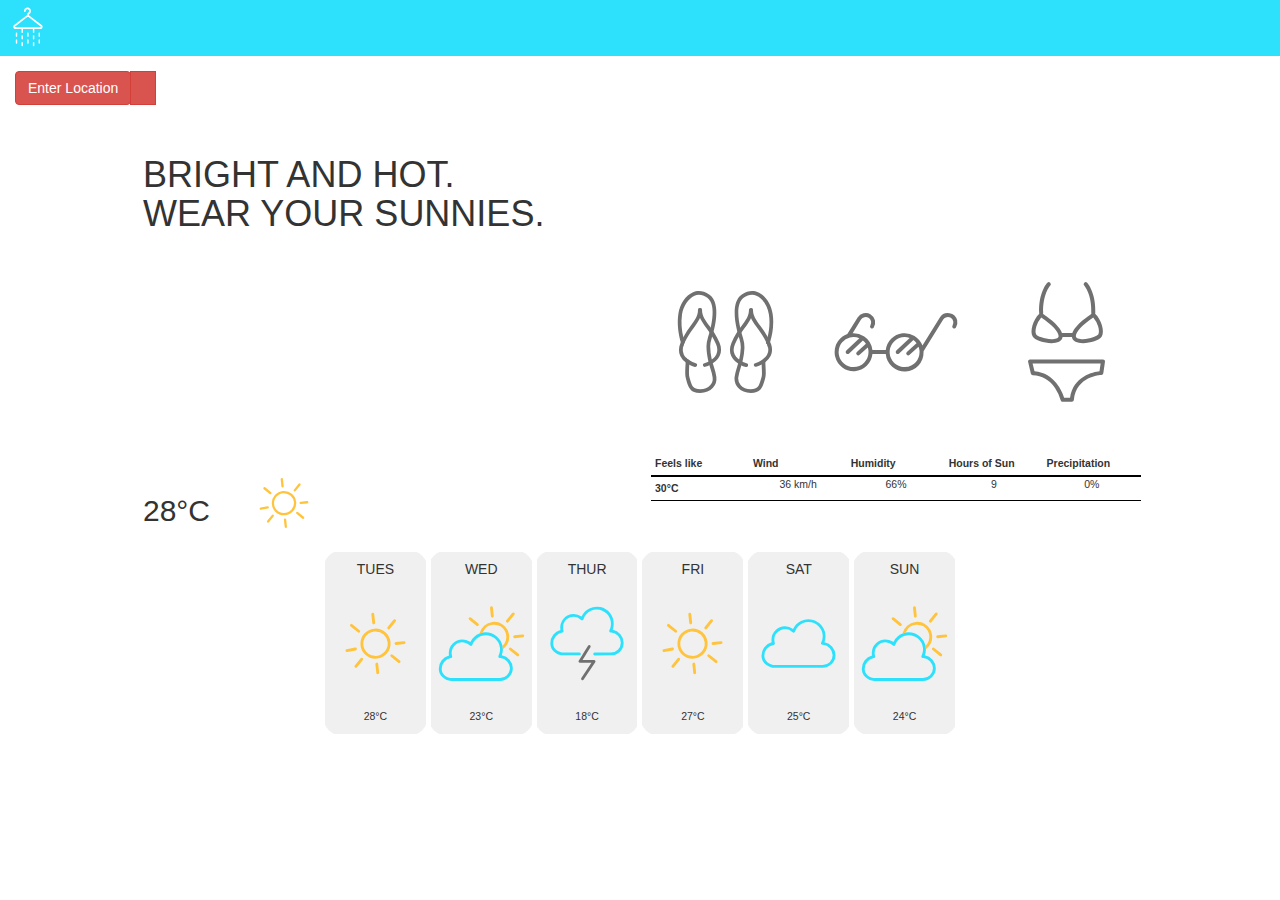
==== index.html @ 381fa2dc "Merge branch 'master' into center-main" ====
<!DOCTYPE html>
<html lang="en-ca">
<head>
  <meta charset="utf-8">
  <meta http-equiv="X-UA-Compatible" content="IE=edge">
  <meta name="viewport" content="width=device-width,initial-scale=1">
  <title>WEARTHER · What to wear, based on the weather</title>
  <meta name="viewport" content="width=device-width,initial-scale=1">
  <meta name="description" content="WEARTHER showing the weather for Sydney, Australia.">
  <!--Bootstrap link-->
  <link href="js/bootstrap-3.3.7-dist/css/bootstrap.min.css" rel="stylesheet">
  <link href="css/modules.css" rel="stylesheet">
  <link href="css/grid.css" rel="stylesheet">
  <link href="css/type.css" rel="stylesheet">
  <link href="css/main.css" rel="stylesheet">
  <link href="https://fonts.googleapis.com/css?family=Roboto:300,400" rel="stylesheet">
  <meta property="og:type" content="website">
  <meta property="og:locale" content="en_CA">
  <meta property="og:title" content="WEARTHER · What to wear, based on the weather">
  <meta property="og:site_name" content="WEARTHER">
  <meta property="og:description" content="WEARTHER showing the weather for Sydney, Australia.">
</head>
<body>
  <!--jQuery link-->
  <script src="https://ajax.googleapis.com/ajax/libs/jquery/1.12.4/jquery.min.js" type="text/javascript"></script>
   <!--Bootstrap link-->
  <script src="js/bootstrap-3.3.7-dist/css/popper.min.js" type="text/javascript"></script>
  <script src="js/bootstrap-3.3.7-dist/js/bootstrap.min.js" type="text/javascript"></script>
  <!--Dropdown Link-->
  <script src="js/bootstrap-3.3.7-dist/js/bootstrap-dropdown.js" type="text/javascript"></script>

  <link href="js/bootstrap-3.3.7-dist/css/bootstrap.min.css" rel="stylesheet">
  <header class="header grid grid-middle">
    <div class="unit xs-1 island-1-4 l-1-4">
      <a href="index.html"
        <i class="icon i-48">
          <img src="images/white-logo-icon.svg" alt="">
        </i>
      </a>
    <div>
  </header>
      
  <div class="grid grid middle island">
    <div class="btn-group unit xs-1">
      <button type="button" class="btn btn-danger dropdown-toggle" data-toggle="dropdown" aria-haspopup="true" aria-expanded="false">Enter Location</button>
      <button type="button" class="btn btn-danger dropdown-toggle-split">
      <span class="sr-only">Enter Location</span>
      <img src="images/heart.svg" class="image-flex">
      </button>
      <div class="dropdown-menu">
        <a class="dropdown-item island-1-2" href="#">VANCOUVER, BC, CANADA<br></a>
        <a class="dropdown-item island-1-2" href="ottawa.html">OTTAWA, ON, CANADA<br></a>
        <div class="dropdown-divider"></div>
        <a class="dropdown-item island-1-2" href="#">CHICAGO, IL, UNITED STATES<br></a>
      </div>
    </div>
  </div>

 <div class="center-block">
  <main class="grid">
      <div class="unit xs-1 s-1 m-1 l-1-2 pad-t gutter">
        <h1>BRIGHT AND HOT.<br>WEAR YOUR SUNNIES.</h1>
      </div>

      <div class="unit xs-1 s-1 m-1 l-1-2 unit-xs-content-center-horizontal unit-s-content-center-horizontal unit-m-content-center-horizontal">
        <div class="grid">
          <!--Images for xs-->
          <img src="images/flip-flops.svg" class="unit xs-1-3 s-0 icon i-96 push">
          <img src="images/glasses.svg" class="unit xs-1-3 s-0 icon i-96 push">
          <img src="images/bikini.svg" class="unit xs-1-3 s-0 icon i-96 push">
          <!--Images for s-->
          <img src="images/flip-flops.svg" class="unit xs-0 s-1-3 m-0 icon i-128 push">
          <img src="images/glasses.svg" class="unit xs-0 s-1-3 m-0 icon i-128 push">
          <img src="images/bikini.svg" class="unit xs-0 s-1-3 m-0 icon i-128 push">
          <!--Images for m and up-->
          <img src="images/flip-flops.svg" class="unit xs-0 m-1-3 icon i-192 icon-large">
          <img src="images/glasses.svg" class="unit xs-0 m-1-3 icon i-192 icon-large">
          <img src="images/bikini.svg" class="unit xs-0 m-1-3 icon i-192 icon-large">
        </div>
      </div>

<!--Start of Current Temp-->
      <div class="unit xs-1 s-1 m-1 l-1-2 gutter container-ct">
        <h2 class="push-0 inline-block">28°C</h2>
        <img src="images/sun.svg" class="inline-block current-temp-icon"/>
      </div>
<!--End of Current Temp-->

<!--Start of Forecast Table-->
      <div class="unit xs-1 s-1 m-1 l-1-2">
        <div class="island table-wrapper">
          <table class="push-0">
            <thead>
              <tr>
                <th class="feels" scope="col">Feels like</th>
                <th class="wind" scope="col">Wind</th>
                <th class="humidity" scope="col">Humidity</th>
                <th class="sun" scope="col">Hours of Sun</th>
                <th class="precip" scope="col">Precipitation</th>
              </tr>
            </thead>
            <tbody>
              <tr>
                <th scope="row">30°C</th>
                <td>36 km/h</td>
                <td>66%</td>
                <td>9</td>
                <td>0%</td>
              </tr>
            </tbody>
          </table>
        </div>
      </div>
<!--End of Forecast Table-->
    </main>
  </div>

<!--Start of Week's Forecast-->
  <table cellpadding="5" class="weekly-forecast text-center">
    <tr>

      <td align="center" valign="center" class="weekly-cards">
        <h5 class="push-0 text-center long-h5">TUES</h5>
        <h5 class="short-h5 push-0 text-center">TUE</h5>
        <br />
        <img src="images/sun.svg" alt="" class="img-flex"/>
        <br />
        <p class="text-center">28°C</p>
      </td>

      <td align="center" valign="center" class="weekly-cards">
        <h5 class="push-0 text-center">WED</h5>
        <br />
        <img src="images/cloud-sun.svg" alt="" class="img-flex"/>
        <br />
        <p class="text-center">23°C</p>
      </td>

      <td align="center" valign="center" class="weekly-cards">
        <h5 class="push-0 text-center long-h5">THUR</h5>
        <h5 class="short-h5 push-0 text-center">THU</h5>
        <br />
        <img src="images/thunder.svg" alt="" class="img-flex"/>
        <br />
        <p class="text-center">18°C</p>
      </td>

      <td align="center" valign="center" class="weekly-cards">
        <h5 class="push-0 text-center">FRI</h5>
        <br />
        <img src="images/sun.svg" alt="" class="img-flex"/>
        <br />
        <p class="text-center">27°C</p>
      </td>

      <td align="center" valign="center" class="weekly-cards">
        <h5 class="push-0 text-center">SAT</h5>
        <br />
        <img src="images/cloud.svg" alt="" class="img-flex"/>
        <br />
        <p class="text-center">25°C</p>
      </td>

      <td align="center" valign="center" class="weekly-cards">
        <h5 class="push-0 text-center">SUN</h5>
        <br />
        <img src="images/cloud-sun.svg" alt="" class="img-flex"/>
        <br />
        <p class="text-center">24°C</p>
      </td>

    </tr>
  </table>
<!--End of Week's Forecast-->
</body>
</html>
---- css/modules.css ----
/*
 * Modulifier || Code released under the UNLICENSE
 * Code under other copyrights & licenses listed below.
 * https://modulifier.web-dev.tools/#responsive;images;list-group;embed;media-object;icons;hidden;positioning;nice-lists;forms;buttons;accessibility;print
 */

@-moz-viewport { width: device-width; scale: 1; }
@-ms-viewport { width: device-width; scale: 1; }
@-o-viewport { width: device-width; scale: 1; }
@-webkit-viewport { width: device-width; scale: 1; }
@viewport { width: device-width; scale: 1; }

html {
  box-sizing: border-box;
  -moz-text-size-adjust: 100%;
  -ms-text-size-adjust: 100%;
  -webkit-text-size-adjust: 100%;
  text-size-adjust: 100%;
}

*, *::before, *::after {
  box-sizing: inherit;
}

body {
  margin: 0;
}

article,
aside,
details,
figcaption,
figure,
footer,
header,
main,
menu,
nav,
section,
summary {
  display: block;
}

audio,
canvas,
progress,
video {
  display: inline-block;
  vertical-align: baseline;
}

template {
  display: none;
}

details {
  cursor: pointer;
}

audio:not([controls]) {
  display: none;
  height: 0;
}

a,
area,
button,
input,
label,
select,
textarea,
[tabindex] {
  -ms-touch-action: manipulation;
  touch-action: manipulation;
}

img {
  border: 0;
}

.img-flex,
.img-flex img {
  display: block;
  width: 100%;
}

svg {
  fill: currentColor;
}

svg:not(:root) {
  overflow: hidden;
}

svg.img-flex {
  width: 100%;
  height: 100%;
}

.image-replacement, .ir {
  overflow: hidden;
  direction: ltr;
  text-align: left;
  text-indent: 100%;
  white-space: nowrap;
}

.list-group, .list-group-inline, .list-group--inline {
  padding-left: 0;
  list-style-type: none;
}

.list-group > dd {
  margin-left: 0;
}

.list-group-inline::before,
.list-group-inline::after,
.list-group--inline::before,
.list-group--inline::after {
  content: "";
  display: table;
}

.list-group-inline::after,
.list-group--inline::after {
  clear: both;
}

.list-group-inline > li,
.list-group--inline > li {
  display: inline-block;
}

.list-group-inline > dt,
.list-group--inline > dt {
  clear: left;
  float: left;
  width: 11em;
}

.list-group-inline > dd,
.list-group--inline > dd {
  float: left;
  min-width: 12em;
}

.embed {
  margin-left: 0;
  margin-right: 0;
  overflow: hidden;
  position: relative;
  width: 100%;
}

.embed-1by1, .embed--1by1 {
  padding-top: 100%; /* Square */
}

.embed-4by3, .embed--4by3 {
  padding-top: 75%; /* Traditional TV/computer screens */
}

.embed-iso216, .embed--iso216 {
  padding-top: 70.92%; /* A-standard paper sizes */
}

.embed-3by2, .embed--3by2 {
  padding-top: 66.6%; /* Classic 35 mm film & most digital photos, landscape */
}

.embed-2by3, .embed--2by3 {
  padding-top: 150%; /* Classic 35 mm film & most digital photos, portrait */
}

.embed-golden, .embed--golden {
  padding-top: 61.8%; /* The Golden Ratio */
}

.embed-16by9, .embed--16by9 {
  padding-top: 56.25%; /* HD TV */
}

.embed-185by100, .embed--185by100 {
  padding-top: 54.05%; /* Common widescreen cinema */
}

.embed-24by10, .embed--24by10 {
  padding-top: 41.667%; /* Widescreen cinema: 2.4:1 */
}

.embed-3by1, .embed--3by1 {
  padding-top: 33.3333%; /* Panorama photos */
}

.embed-4by1, .embed--4by1 {
  padding-top: 25%; /* Polyvision */
}

.embed-5by1, .embed--5by1 {
  padding-top: 20%; /* Really wide... */
}

.embed-item, .embed__item {
  min-height: 100%;
  left: 0;
  position: absolute;
  top: 0;
  width: 100%;
}

.media {
  overflow: hidden;
}

.media-img, .media__img {
  float: left;
}

.media-img-reversed, .media__img--reversed {
  float: right;
}

.media-img-stacked, .media__img--stacked {
  float: none;
}

.media-body, .media__body {
  overflow: hidden;
  min-width: 12em; /* Slightly less than 200px, responsiveness built in */
}

.icon {
  display: inline-block;
  position: relative;
  background: transparent none no-repeat center center;
  background-size: contain;
  vertical-align: middle;
}

.i-16, .i--16 {
  height: 16px;
  width: 16px;
}

.i-18, .i--18 {
  height: 18px;
  width: 18px;
}

.i-20, .i--20 {
  height: 20px;
  width: 20px;
}

.i-24, .i--24 {
  height: 24px;
  width: 24px;
}

.i-32, .i--32 {
  height: 32px;
  width: 32px;
}

.i-48, .i--48 {
  height: 48px;
  width: 48px;
}

.i-64, .i--64 {
  height: 64px;
  width: 64px;
}

.i-96, .i--96 {
  height: 96px;
  width: 96px;
}

.i-128, .i--128 {
  height: 128px;
  width: 128px;
}

.i-192, .i--192 {
  height: 192px;
  width: 192px;
}

.i-256, .i--256 {
  height: 256px;
  width: 256px;
}

.icon img,
.icon svg {
  left: 0;
  height: 100%;
  position: absolute;
  top: 0;
  width: 100%;
  fill: currentColor;
}

.icon-label {
  vertical-align: middle;
}

.icon-link,
.icon-link:focus,
.icon-link:hover {
  text-decoration: none;
}

[hidden], .hidden {
  /* stylelint-disable declaration-no-important */
  display: none !important;
  visibility: hidden !important;
  /* stylelint-enable */
}

.visually-hidden {
  height: 1px;
  margin: -1px;
  overflow: hidden;
  padding: 0;
  position: absolute;
  width: 1px;
  border: 0;
  clip: rect(0 0 0 0);
  clip-path: inset(50%);
}

.visually-hidden.focusable:active, .visually-hidden.focusable:focus {
  height: auto;
  margin: 0;
  overflow: visible;
  position: static;
  width: auto;
  clip: auto;
  clip-path: none;
}

.invisible {
  visibility: hidden;
}

.chop,
.crop {
  overflow: hidden;
}

.truncate {
  max-width: 100%;
  overflow: hidden;
  width: 100%;
  text-overflow: ellipsis;
  white-space: nowrap;
}

.scrollable {
  max-width: 100%;
  overflow-x: auto;
  overflow-y: hidden;
  -webkit-overflow-scrolling: touch;
}

.clearfix::after {
  content: " ";
  display: block;
  clear: both;
}

.left {
  float: left;
}

.right {
  float: right;
}

.center-text,
.center-flow {
  text-align: center;
}

.center-block {
  margin-left: auto;
  margin-right: auto;
}

.no-auto-margins,
.not-centered {
  /* stylelint-disable declaration-no-important */
  margin-left: 0 !important;
  margin-right: 0 !important;
  /* stylelint-enable */
}

.center-content,
.center-content-vertical,
.center-contents,
.center-contents-vertical {
  display: -webkit-flex;
  display: -ms-flexbox;
  display: flex;
  -webkit-justify-content: center;
  -ms-flex-pack: center;
  justify-content: center;
  -webkit-align-items: center;
  -ms-flex-align: center;
  align-items: center;
  -webkit-align-content: center;
  -ms-flex-line-pack: center;
  align-content: center;
  -webkit-flex-direction: column wrap;
  -ms-flex-direction: column wrap;
  flex-flow: column wrap;
}

.center-content-start,
.center-content-vertical-start,
.center-contents-start,
.center-contents-vertical-start {
  display: -webkit-flex;
  display: -ms-flexbox;
  display: flex;
  -webkit-justify-content: center;
  -ms-flex-pack: center;
  justify-content: center;
  -webkit-flex-direction: column wrap;
  -ms-flex-direction: column wrap;
  flex-flow: column wrap;
}

.center-content-horizontal,
.center-contents-horizontal {
  display: -webkit-flex;
  display: -ms-flexbox;
  display: flex;
  -webkit-justify-content: center;
  -ms-flex-pack: center;
  justify-content: center;
  -webkit-align-items: center;
  -ms-flex-align: center;
  align-items: center;
  -webkit-align-content: center;
  -ms-flex-line-pack: center;
  align-content: center;
  -webkit-flex-direction: row wrap;
  -ms-flex-direction: row wrap;
  flex-flow: row wrap;
}

.inline {
  display: inline;
}

.block {
  display: block;
}

.inline-block, .ib {
  display: inline-block;
}

.valign-top {
  vertical-align: top;
}

.valign-bottom {
  vertical-align: bottom;
}

.valign-middle {
  vertical-align: middle;
}

.fixed {
  position: fixed;
}

.relative {
  position: relative;
}

[class*="pin-"],
.absolute {
  position: absolute;
}

.static {
  position: static;
}

.zindex-1 {
  z-index: 1;
}

.zindex-2 {
  z-index: 2;
}

.zindex-3 {
  z-index: 3;
}

.zindex-1000 {
  z-index: 1000;
}

.pin-top-left,
.pin-left-top,
.pin-tl,
.pin-lt {
  top: 0;
  left: 0;
}

.pin-top-right,
.pin-right-top,
.pin-tr,
.pin-rt {
  top: 0;
  right: 0;
}

.pin-bottom-left,
.pin-left-bottom,
.pin-bl,
.pin-lb {
  bottom: 0;
  left: 0;
}

.pin-bottom-right,
.pin-right-bottom,
.pin-br,
.pin-rb {
  bottom: 0;
  right: 0;
}

.pin-top-center,
.pin-center-top,
.pin-tc,
.pin-ct {
  left: 50%;
  top: 0;
  transform: translateX(-50%);
}

.pin-bottom-center,
.pin-center-bottom,
.pin-bc,
.pin-cb {
  bottom: 0;
  left: 50%;
  transform: translateX(-50%);
}

.pin-center-left,
.pin-left-center,
.pin-cl,
.pin-lc {
  left: 0;
  top: 50%;
  transform: translateY(-50%);
}

.pin-center-right,
.pin-right-center,
.pin-cr,
.pin-rc {
  right: 0;
  top: 50%;
  transform: translateY(-50%);
}

.pin-center, .pin-c {
  left: 50%;
  top: 50%;
  transform: translate(-50%, -50%);
}

.width-quarter, .w-1-4 {
  width: 25%;
}

.width-half, .w-1-2 {
  width: 50%;
}

.width-full, .w-1 {
  width: 100%;
}

.height-quarter, .h-1-4 {
  height: 25%;
}

.height-half, .h-1-2 {
  height: 50%;
}

.height-full, .h-1 {
  height: 100%;
}

.height-win-quarter, .h-w-1-4 {
  height: 25vh;
  max-height: 46em;
}

.height-win-half, .h-w-1-2 {
  height: 50vh;
  max-height: 46em;
}

.height-win-full, .h-w-1 {
  height: 100vh;
  max-height: 46em;
}

ul {
  list-style-type: none;
}

ul > li::before {
  content: "·";
  float: left;
  margin-left: -1.6em;
  width: 1.3em;
  text-align: right;
}

ol {
  counter-reset: ol-simple-numbers;
  list-style-type: none;
}

ol > li::before {
  float: left;
  margin-left: -1.6em;
  width: 1.3em;
  counter-increment: ol-simple-numbers;
  content: counter(ol-simple-numbers);
  text-align: right;
}

.list-group > li::before,
.list-group-inline > li::before,
.list-group--inline > li::before {
  content: none;
}

/* stylelint-disable no-descending-specificity */

/*
 * (c) Nicolas Gallagher and Jonathan Neal of Normalize.css || MIT License
 *     https://necolas.github.io/normalize.css/
 */

button,
input,
optgroup,
select,
textarea {
  color: inherit;
  font: inherit;
  margin: 0;
}

button,
input {
  overflow: visible;
}

button,
select {
  text-transform: none;
}

button,
html [type="button"],
[type="reset"],
[type="submit"] {
  -webkit-appearance: button;
  cursor: pointer;
}

button[disabled],
html input[disabled] {
  cursor: default;
}

button::-moz-focus-inner,
input::-moz-focus-inner {
  border: 0;
  padding: 0;
}

[type="checkbox"],
[type="radio"] {
  opacity: 0;
  position: absolute;
  height: 1px;
  width: 1px;
}

[type="number"]::-webkit-inner-spin-button,
[type="number"]::-webkit-outer-spin-button {
  height: auto;
}

[type="search"]::-webkit-search-cancel-button,
[type="search"]::-webkit-search-decoration {
  -webkit-appearance: none;
}

fieldset {
  padding-left: 0;
  padding-right: 0;

  border: 0;
  border-top: 2px solid #666;
}

legend {
  color: inherit;
  display: table;
  max-width: 100%;
  padding: 0 .3em 0 0;
  white-space: normal;

  border: 0;

  font-weight: bold;
}

optgroup {
  font-weight: bold;
}

::-webkit-input-placeholder {
  color: inherit;
  opacity: .54;
}

::-webkit-file-upload-button {
  -webkit-appearance: button;
  font: inherit;
}

/* End Normalize.css code */

label,
.label-block {
  display: block;
  cursor: pointer;
}

[type="checkbox"] + label,
[type="radio"] + label,
.label-inline {
  display: inline-block;
}

input:not([type]),
[type="text"],
[type="number"],
[type="search"],
[type="url"],
[type="email"],
[type="password"],
[type="tel"],
[type="datetime-local"],
[type="month"],
[type="week"],
[type="date"],
[type="time"],
[type="range"],
select,
textarea {
  -moz-appearance: none;
  -webkit-appearance: none;
  appearance: none;
}

input,
textarea {
  display: block;
  width: 100%;

  background-color: #fff;
  border: 2px solid #666;
  border-radius: 0;
}

label {
  vertical-align: middle;
}

textarea {
  max-width: 100%;
  min-height: 4em;
  overflow: auto;
}

[type="color"] {
  display: inline-block;
  width: 2em;
}

select {
  display: block;
  width: 100%;

  background-image: url("data:image/svg+xml,%3Csvg xmlns='http://www.w3.org/2000/svg' width='256' height='256' viewBox='0 0 256 256'%3E%3Cpath fill='none' stroke='%23000' stroke-miterlimit='10' stroke-width='70' d='M36.3 82.1l91.9 91.8 91.5-91.8'/%3E%3C/svg%3E");
  background-repeat: no-repeat;
  background-position: calc(100% - .4em) center;
  background-size: 18px auto;
  background-color: #fff;
  border: 2px solid #666;
  border-radius: 0;
}

[type="checkbox"] + label::before {
  content: " ";
  display: inline-block;
  height: 1.8em;
  margin-right: .3em;
  position: relative;
  vertical-align: middle;
  top: -.1em;
  width: 1.8em;

  background-color: #fff;
  background-size: cover;
  border: 2px solid #666;

  line-height: inherit;
}

[type="checkbox"]:checked + label::before {
  background-image: url("data:image/svg+xml,%3Csvg xmlns='http://www.w3.org/2000/svg' width='256' height='256' viewBox='0 0 256 256'%3E%3Cpath fill='none' stroke='%23000' stroke-miterlimit='10' stroke-width='50' d='M49.9 130.1l50.8 50.7L206.1 75.2'/%3E%3C/svg%3E");
}

[type="checkbox"]:focus + label::before {
  outline: 3px solid #000;
  z-index: 1000;
}

[type="radio"] + label::before {
  content: " ";
  display: inline-block;
  height: 1.8em;
  margin-right: .3em;
  position: relative;
  vertical-align: middle;
  top: -.1em;
  width: 1.8em;

  background-color: #fff;
  background-size: cover;
  border: 2px solid #666;
  border-radius: 50%;

  line-height: inherit;
}

[type="radio"]:checked + label::before {
  background-image: url("data:image/svg+xml,%3Csvg xmlns='http://www.w3.org/2000/svg' width='256' height='256' viewBox='0 0 256 256'%3E%3Ccircle cx='128' cy='128' r='70.4'/%3E%3C/svg%3E");
}

[type="radio"]:focus + label::before,
[type="radio"] + label:focus::before {
  box-shadow: 0 0 0 3px #000;
  z-index: 1000;
}

[type="range"] {
  border: 0;
  background-color: #fff;
}

[type="range"]::-webkit-slider-runnable-track {
  height: 6px;

  -webkit-appearance: none;
  appearance: none;
  background-color: #ccc;
  border: 0;
  border-radius: 3px;
}

[type="range"]:active::-webkit-slider-runnable-track {
  background-color: #ccc;
}

[type="range"]::-moz-range-track {
  height: 6px;

  -moz-appearance: none;
  appearance: none;
  background-color: #ccc;
  border: 0;
  border-radius: 3px;
}

[type="range"]:active::-moz-range-track {
  background-color: #ccc;
}

[type="range"]::-ms-track {
  height: 6px;

  -ms-appearance: none;
  appearance: none;
  background-color: #ccc;
  border: 0;
  border-radius: 3px;
}

[type="range"]:active::-ms-track {
  background-color: #ccc;
}

[type="range"]::-webkit-slider-thumb {
  margin-top: -4px;
  height: 16px;
  width: 16px;

  -webkit-appearance: none;
  appearance: none;
  background-color: #000;
  border: none;
  border-radius: 50%;
}

[type="range"]:hover::-webkit-slider-thumb {
  background-color: #000;
}

[type="range"]:active::-webkit-slider-thumb {
  background-color: #000;
}

[type="range"]::-moz-range-thumb {
  margin-top: -4px;
  height: 16px;
  width: 16px;

  -webkit-appearance: none;
  appearance: none;
  background-color: #000;
  border: none;
  border-radius: 50%;
}

[type="range"]:hover::-moz-range-thumb {
  background-color: #000;
}

[type="range"]:active::-moz-range-thumb {
  background-color: #000;
}

[type="range"]::-ms-thumb {
  margin-top: -4px;
  height: 16px;
  width: 16px;

  -webkit-appearance: none;
  appearance: none;
  background-color: #000;
  border: none;
  border-radius: 50%;
}

[type="range"]:hover::-ms-thumb {
  background-color: #000;
}

[type="range"]:active::-ms-thumb {
  background-color: #000;
}

[type="checkbox"].hide-custom-input + label::before,
[type="checkbox"] + .hide-custom-input::before,
[type="radio"].hide-custom-input + label::before,
[type="radio"] + .hide-custom-input::before {
  content: none;
  display: none;
}

/* stylelint-enable */

.link-box {
  display: block;
  text-decoration: none;
}

/* stylelint-disable no-descending-specificity */

button,
.btn {
  cursor: pointer;
  display: inline-block;
  margin: 0;
  overflow: visible;
  padding: .375em .75em .42em;
  -webkit-appearance: none;
  -moz-appearance: none;
  appearance: none;
  background-color: #333;
  border-radius: 4px;
  border: 3px solid #333;
  color: #fff;
  font: inherit;
  text-decoration: none;
  text-transform: none;
}

button::-moz-focus-inner {
  border: 0;
  padding: 0;
}

/* stylelint-enable */

button:focus,
button:hover,
.btn:focus,
.btn:hover {
  background-color: #000;
  border-color: #000;
  color: #fff;
}

button[disabled] {
  cursor: default;
}

.btn-light, .btn--light {
  background-color: #e2e2e2;
  border-color: #e2e2e2;
  color: #000;
}

.btn-light:focus,
.btn-light:hover,
.btn--light:focus,
.btn--light:hover {
  background-color: #666;
  border-color: #666;
  color: #fff;
}

.btn-ghost,
.btn--ghost {
  background-color: transparent;
  border-color: #333;
  color: #000;
}

.btn-ghost:focus,
.btn-ghost:hover,
.btn--ghost:focus,
.btn--ghost:hover {
  background-color: #e2e2e2;
  border-color: #000;
  color: #000;
}

.btn-link {
  display: inline;
  padding: 0;
  background-color: transparent;
  border-radius: 0;
  border: 0;
  color: inherit;
}

.btn-link:focus,
.btn-link:hover {
  background-color: transparent;
  color: inherit;
}

a:hover, a:active {
  outline: none;
}

a:focus,
[tabindex="0"]:focus,
details:focus,
summary:focus,
input:focus,
textarea:focus,
button:focus,
select:focus {
  outline: 3px solid #000;
  outline-offset: 0;
}

a:focus, [tabindex="0"]:focus {
  outline-offset: 3px;
}

.skip-links {
  margin: 0;
  padding: 0;
  list-style-type: none;
}

.skip-links > li::before {
  content: none; /* Remove the bullets if nice lists is selected */
}

.skip-links a,
.skip-links button {
  padding: .5em .75em;
  position: absolute;
  top: -10em;
  z-index: 10000; /* To make sure they're always on top */
  background-color: #000;
  border: 0;
  color: #fff;
  font-size: 1.125rem;
  font-weight: bold;
  text-decoration: none;
}

.skip-links a:focus,
.skip-links button:focus {
  outline-offset: 3px;
  top: 0;
}

[aria-busy="true"] {
  cursor: progress;
}

[aria-controls] {
  cursor: pointer;
}

[aria-disabled] {
  cursor: default;
}

.print-only {
  display: none;
  visibility: hidden;
}

.page-break-before {
  page-break-before: always;
}

.page-break-after {
  page-break-after: always;
}

.no-page-break-inside {
  page-break-inside: avoid;
}

@media print {

  /* stylelint-disable declaration-no-important */

  .no-print {
    display: none !important;
    visibility: hidden !important;
  }

  .print-only,
  .force-print {
    display: block !important;
    visibility: visible !important;
  }

  /* stylelint-enable */

  .visually-hidden.force-print {
    height: auto;
    margin: 0;
    overflow: visible;
    padding: 0;
    position: static;
    width: auto;
    border: 0;
    clip: initial;
    clip-path: none;
  }

  /*
   * (c) Fabien Sa || MIT License
   *     http://bafs.github.io/Gutenberg/
   */

  table,
  blockquote,
  pre,
  code,
  figure,
  li,
  hr,
  ul,
  ol,
  a,
  tr {
    page-break-inside: avoid;
  }

  h1, h2, h3, h4, h5, h6, p, a {
    orphans: 3;
    widows: 3;
  }

  h1,
  h2,
  h3,
  h4,
  h5,
  h6 {
    page-break-after: avoid;
    page-break-inside: avoid;
  }

  h1 + p,
  h2 + p,
  h3 + p,
  h4 + p,
  h5 + p,
  h6 + p {
    page-break-before: avoid;
  }

  img {
    page-break-after: auto;
    page-break-before: auto;
    page-break-inside: avoid;
  }

  /* stylelint-disable declaration-no-important */

  pre {
    white-space: pre-wrap !important;
    word-wrap: break-word;
  }

  /* stylelint-enable */

  /* End Gutenberg code */

  /*
   * (c) HTML5 Boilerplate || MIT License
   *     https://html5boilerplate.com/
   */

  /* stylelint-disable declaration-no-important */

  *, *::before, *::after, *::first-letter, *::first-line {
    background: none transparent !important;
    color: #000 !important;
    box-shadow: none !important;
    text-shadow: none !important;
  }

  /* stylelint-enable */

  a, a:visited {
    text-decoration: underline;
  }

  a[href]::after {
    content: " (" attr(href) ")";
  }

  abbr[title]::after {
    content: " (" attr(title) ")";
  }

  a[href^="#"]::after,
  a[href^="javascript:"]::after,
  a.no-print-href::after,
  a.href-no-print::after {
    content: "";
  }

  thead {
    display: table-header-group;
  }

  /* End HTML5 Boilerplate code */

}
---- css/grid.css ----
/*
  Gridifier || Code released under the UNLICENSE
  https://gridifier.web-dev.tools/#xs,4,0,0,0;s,4,25,0,0;m,4,38,1,1;l,4,60,1,1
*/

.grid {
  margin: 0;
  padding: 0;
  letter-spacing: -.31em;
  text-rendering: optimizeSpeed;
  display: -webkit-flex;
  display: -ms-flexbox;
  display: flex;
  -webkit-flex-flow: row wrap;
  -ms-flex-flow: row wrap;
  flex-flow: row wrap;
}

.grid-bottom {
  -webkit-align-items: flex-end;
  -ms-align-items: flex-end;
  align-items: flex-end;
}

.grid-middle {
  -webkit-align-items: center;
  -ms-align-items: center;
  align-items: center;
}

.grid-stretch {
  -webkit-align-items: stretch;
  -ms-align-items: stretch;
  align-items: stretch;
}

.opera-only :-o-prefocus,
.grid {
  word-spacing: -.43em;
}

.unit {
  letter-spacing: normal;
  text-rendering: auto;
  vertical-align: top;
  word-spacing: normal;
  display: inline-block;
  visibility: visible;
}

.grid-bottom .unit {
  vertical-align: bottom;
}

.grid-middle .unit {
  vertical-align: middle;
}

[class*="unit-push-"],
[class*="unit-pull-"] {
  position: relative;
}

.unit-content-distribute {
  display: -ms-flexbox;
  display: -webkit-flex;
  display: flex;
  -ms-flex-direction: column;
  -webkit-flex-direction: column;
  flex-direction: column;
  -ms-flex-pack: justify;
  -webkit-justify-content: space-between;
  justify-content: space-between;
}

.unit-content-center,
.unit-content-center-vertical {
  display: -webkit-flex;
  display: -ms-flexbox;
  display: flex;
  -webkit-justify-content: center;
  -ms-flex-pack: center;
  justify-content: center;
  -webkit-align-items: center;
  -ms-flex-align: center;
  align-items: center;
  -webkit-align-content: center;
  -ms-flex-line-pack: center;
  align-content: center;
  -webkit-flex-direction: column wrap;
  -ms-flex-direction: column wrap;
  flex-flow: column wrap;
}

.unit-content-center-horizontal {
  display: -webkit-flex;
  display: -ms-flexbox;
  display: flex;
  -webkit-justify-content: center;
  -ms-flex-pack: center;
  justify-content: center;
  -webkit-align-items: center;
  -ms-flex-align: center;
  align-items: center;
  -webkit-align-content: center;
  -ms-flex-line-pack: center;
  align-content: center;
  -webkit-flex-direction: row wrap;
  -ms-flex-direction: row wrap;
  flex-flow: row wrap;
}

.content-fill,
.content-stretch {
  -ms-flex-grow: 2;
  -webkit-flex-grow: 2;
  flex-grow: 2;
  max-width: 100%; /* @bugfix: IE 10, 11 */
}

.content-shrink {
  -ms-align-self: center;
  -webkit-align-self: center;
  align-self: center;
}

.unit-xs-hidden,
.xs-0 {
  display: none;
  visibility: hidden;
}

.unit-xs-centered {
  margin: 0 auto;
}

.unit-xs-1,
.xs-1 {
  display: block;
  visibility: visible;
  width: 100%;
}

.unit-xs-1-2,
.xs-1-2 {
  width: 50%;
}

.unit-xs-1-3,
.xs-1-3 {
  width: 33.3333%;
}

.unit-xs-2-3,
.xs-2-3 {
  width: 66.6667%;
}

.unit-xs-1-4,
.xs-1-4 {
  width: 25%;
}

.unit-xs-3-4,
.xs-3-4 {
  width: 75%;
}

.unit-xs-1-2,
.xs-1-2,
.unit-xs-1-3,
.xs-1-3,
.unit-xs-2-3,
.xs-2-3,
.unit-xs-1-4,
.xs-1-4,
.unit-xs-3-4,
.xs-3-4 {
  display: inline-block;
  visibility: visible;
}

.unit-xs-1-2[class*="-content-"],
.xs-1-2[class*="-content-"],
.unit-xs-1-3[class*="-content-"],
.xs-1-3[class*="-content-"],
.unit-xs-2-3[class*="-content-"],
.xs-2-3[class*="-content-"],
.unit-xs-1-4[class*="-content-"],
.xs-1-4[class*="-content-"],
.unit-xs-3-4[class*="-content-"],
.xs-3-4[class*="-content-"] {
  display: -webkit-flex;
  display: -ms-flexbox;
  display: flex;
}

.unit-xs-content-distribute,
.xs-content-distribute {
  display: -ms-flexbox;
  display: -webkit-flex;
  display: flex;
  -ms-flex-direction: column;
  -webkit-flex-direction: column;
  flex-direction: column;
  -ms-flex-pack: justify;
  -webkit-justify-content: space-between;
  justify-content: space-between;
}

.unit-xs-content-center,
.unit-xs-content-center-vertical {
  display: -webkit-flex;
  display: -ms-flexbox;
  display: flex;
  -webkit-justify-content: center;
  -ms-flex-pack: center;
  justify-content: center;
  -webkit-align-items: center;
  -ms-flex-align: center;
  align-items: center;
  -webkit-align-content: center;
  -ms-flex-line-pack: center;
  align-content: center;
  -webkit-flex-direction: column wrap;
  -ms-flex-direction: column wrap;
  flex-flow: column wrap;
}

.unit-xs-content-center-horizontal {
  display: -webkit-flex;
  display: -ms-flexbox;
  display: flex;
  -webkit-justify-content: center;
  -ms-flex-pack: center;
  justify-content: center;
  -webkit-align-items: center;
  -ms-flex-align: center;
  align-items: center;
  -webkit-align-content: center;
  -ms-flex-line-pack: center;
  align-content: center;
  -webkit-flex-direction: row wrap;
  -ms-flex-direction: row wrap;
  flex-flow: row wrap;
}

.xs-content-fill,
.xs-content-stretch {
  -ms-flex-grow: 2;
  -webkit-flex-grow: 2;
  flex-grow: 2;
  max-width: 100%; /* @bugfix: IE 10, 11 */
}

.xs-content-shrink {
  -ms-align-self: center;
  -webkit-align-self: center;
  align-self: center;
}

@media only screen and (min-width: 25em) {

  .unit-s-hidden,
  .s-0 {
    display: none;
    visibility: hidden;
  }

  .unit-s-centered {
    margin: 0 auto;
  }

  .unit-s-1,
  .s-1 {
    display: block;
    visibility: visible;
    width: 100%;
  }

  .unit-s-1-2,
  .s-1-2 {
    width: 50%;
  }

  .unit-s-1-3,
  .s-1-3 {
    width: 33.3333%;
  }

  .unit-s-2-3,
  .s-2-3 {
    width: 66.6667%;
  }

  .unit-s-1-4,
  .s-1-4 {
    width: 25%;
  }

  .unit-s-3-4,
  .s-3-4 {
    width: 75%;
  }

  .unit-s-1-2,
  .s-1-2,
  .unit-s-1-3,
  .s-1-3,
  .unit-s-2-3,
  .s-2-3,
  .unit-s-1-4,
  .s-1-4,
  .unit-s-3-4,
  .s-3-4 {
    display: inline-block;
    visibility: visible;
  }

  .unit-s-1-2[class*="-content-"],
  .s-1-2[class*="-content-"],
  .unit-s-1-3[class*="-content-"],
  .s-1-3[class*="-content-"],
  .unit-s-2-3[class*="-content-"],
  .s-2-3[class*="-content-"],
  .unit-s-1-4[class*="-content-"],
  .s-1-4[class*="-content-"],
  .unit-s-3-4[class*="-content-"],
  .s-3-4[class*="-content-"] {
    display: -webkit-flex;
    display: -ms-flexbox;
    display: flex;
  }

  .unit-s-content-distribute,
  .s-content-distribute {
    display: -ms-flexbox;
    display: -webkit-flex;
    display: flex;
    -ms-flex-direction: column;
    -webkit-flex-direction: column;
    flex-direction: column;
    -ms-flex-pack: justify;
    -webkit-justify-content: space-between;
    justify-content: space-between;
  }

  .unit-s-content-center,
  .unit-s-content-center-vertical {
    display: -webkit-flex;
    display: -ms-flexbox;
    display: flex;
    -webkit-justify-content: center;
    -ms-flex-pack: center;
    justify-content: center;
    -webkit-align-items: center;
    -ms-flex-align: center;
    align-items: center;
    -webkit-align-content: center;
    -ms-flex-line-pack: center;
    align-content: center;
    -webkit-flex-direction: column wrap;
    -ms-flex-direction: column wrap;
    flex-flow: column wrap;
  }

  .unit-s-content-center-horizontal {
    display: -webkit-flex;
    display: -ms-flexbox;
    display: flex;
    -webkit-justify-content: center;
    -ms-flex-pack: center;
    justify-content: center;
    -webkit-align-items: center;
    -ms-flex-align: center;
    align-items: center;
    -webkit-align-content: center;
    -ms-flex-line-pack: center;
    align-content: center;
    -webkit-flex-direction: row wrap;
    -ms-flex-direction: row wrap;
    flex-flow: row wrap;
  }

  .s-content-fill,
  .s-content-stretch {
    -ms-flex-grow: 2;
    -webkit-flex-grow: 2;
    flex-grow: 2;
    max-width: 100%; /* @bugfix: IE 10, 11 */
  }

  .s-content-shrink {
    -ms-align-self: center;
    -webkit-align-self: center;
    align-self: center;
  }

}

@media only screen and (min-width: 38em) {

  .unit-m-hidden,
  .m-0 {
    display: none;
    visibility: hidden;
  }

  .unit-m-centered {
    margin: 0 auto;
  }

  .unit-m-1,
  .m-1 {
    display: block;
    visibility: visible;
    width: 100%;
  }

  .unit-offset-m-0 {
    margin-left: 0;
  }

  .unit-push-m-0,
  .unit-pull-m-0 {
    left: 0;
  }

  .unit-m-1-2,
  .m-1-2 {
    width: 50%;
  }

  .unit-offset-m-1-2 {
    margin-left: 50%;
  }

  .unit-push-m-1-2 {
    left: 50%;
  }

  .unit-pull-m-1-2 {
    left: -50%;
  }

  .unit-m-1-3,
  .m-1-3 {
    width: 33.3333%;
  }

  .unit-offset-m-1-3 {
    margin-left: 33.3333%;
  }

  .unit-push-m-1-3 {
    left: 33.3333%;
  }

  .unit-pull-m-1-3 {
    left: -33.3333%;
  }

  .unit-m-2-3,
  .m-2-3 {
    width: 66.6667%;
  }

  .unit-offset-m-2-3 {
    margin-left: 66.6667%;
  }

  .unit-push-m-2-3 {
    left: 66.6667%;
  }

  .unit-pull-m-2-3 {
    left: -66.6667%;
  }

  .unit-m-1-4,
  .m-1-4 {
    width: 25%;
  }

  .unit-offset-m-1-4 {
    margin-left: 25%;
  }

  .unit-push-m-1-4 {
    left: 25%;
  }

  .unit-pull-m-1-4 {
    left: -25%;
  }

  .unit-m-3-4,
  .m-3-4 {
    width: 75%;
  }

  .unit-offset-m-3-4 {
    margin-left: 75%;
  }

  .unit-push-m-3-4 {
    left: 75%;
  }

  .unit-pull-m-3-4 {
    left: -75%;
  }

  .unit-m-1-2,
  .m-1-2,
  .unit-m-1-3,
  .m-1-3,
  .unit-m-2-3,
  .m-2-3,
  .unit-m-1-4,
  .m-1-4,
  .unit-m-3-4,
  .m-3-4 {
    display: inline-block;
    visibility: visible;
  }

  .unit-m-1-2[class*="-content-"],
  .m-1-2[class*="-content-"],
  .unit-m-1-3[class*="-content-"],
  .m-1-3[class*="-content-"],
  .unit-m-2-3[class*="-content-"],
  .m-2-3[class*="-content-"],
  .unit-m-1-4[class*="-content-"],
  .m-1-4[class*="-content-"],
  .unit-m-3-4[class*="-content-"],
  .m-3-4[class*="-content-"] {
    display: -webkit-flex;
    display: -ms-flexbox;
    display: flex;
  }

  .unit-m-content-distribute,
  .m-content-distribute {
    display: -ms-flexbox;
    display: -webkit-flex;
    display: flex;
    -ms-flex-direction: column;
    -webkit-flex-direction: column;
    flex-direction: column;
    -ms-flex-pack: justify;
    -webkit-justify-content: space-between;
    justify-content: space-between;
  }

  .unit-m-content-center,
  .unit-m-content-center-vertical {
    display: -webkit-flex;
    display: -ms-flexbox;
    display: flex;
    -webkit-justify-content: center;
    -ms-flex-pack: center;
    justify-content: center;
    -webkit-align-items: center;
    -ms-flex-align: center;
    align-items: center;
    -webkit-align-content: center;
    -ms-flex-line-pack: center;
    align-content: center;
    -webkit-flex-direction: column wrap;
    -ms-flex-direction: column wrap;
    flex-flow: column wrap;
  }

  .unit-m-content-center-horizontal {
    display: -webkit-flex;
    display: -ms-flexbox;
    display: flex;
    -webkit-justify-content: center;
    -ms-flex-pack: center;
    justify-content: center;
    -webkit-align-items: center;
    -ms-flex-align: center;
    align-items: center;
    -webkit-align-content: center;
    -ms-flex-line-pack: center;
    align-content: center;
    -webkit-flex-direction: row wrap;
    -ms-flex-direction: row wrap;
    flex-flow: row wrap;
  }

  .m-content-fill,
  .m-content-stretch {
    -ms-flex-grow: 2;
    -webkit-flex-grow: 2;
    flex-grow: 2;
    max-width: 100%; /* @bugfix: IE 10, 11 */
  }

  .m-content-shrink {
    -ms-align-self: center;
    -webkit-align-self: center;
    align-self: center;
  }

}

@media only screen and (min-width: 60em) {

  .unit-l-hidden,
  .l-0 {
    display: none;
    visibility: hidden;
  }

  .unit-l-centered {
    margin: 0 auto;
  }

  .unit-l-1,
  .l-1 {
    display: block;
    visibility: visible;
    width: 100%;
  }

  .unit-offset-l-0 {
    margin-left: 0;
  }

  .unit-push-l-0,
  .unit-pull-l-0 {
    left: 0;
  }

  .unit-l-1-2,
  .l-1-2 {
    width: 50%;
  }

  .unit-offset-l-1-2 {
    margin-left: 50%;
  }

  .unit-push-l-1-2 {
    left: 50%;
  }

  .unit-pull-l-1-2 {
    left: -50%;
  }

  .unit-l-1-3,
  .l-1-3 {
    width: 33.3333%;
  }

  .unit-offset-l-1-3 {
    margin-left: 33.3333%;
  }

  .unit-push-l-1-3 {
    left: 33.3333%;
  }

  .unit-pull-l-1-3 {
    left: -33.3333%;
  }

  .unit-l-2-3,
  .l-2-3 {
    width: 66.6667%;
  }

  .unit-offset-l-2-3 {
    margin-left: 66.6667%;
  }

  .unit-push-l-2-3 {
    left: 66.6667%;
  }

  .unit-pull-l-2-3 {
    left: -66.6667%;
  }

  .unit-l-1-4,
  .l-1-4 {
    width: 25%;
  }

  .unit-offset-l-1-4 {
    margin-left: 25%;
  }

  .unit-push-l-1-4 {
    left: 25%;
  }

  .unit-pull-l-1-4 {
    left: -25%;
  }

  .unit-l-3-4,
  .l-3-4 {
    width: 75%;
  }

  .unit-offset-l-3-4 {
    margin-left: 75%;
  }

  .unit-push-l-3-4 {
    left: 75%;
  }

  .unit-pull-l-3-4 {
    left: -75%;
  }

  .unit-l-1-2,
  .l-1-2,
  .unit-l-1-3,
  .l-1-3,
  .unit-l-2-3,
  .l-2-3,
  .unit-l-1-4,
  .l-1-4,
  .unit-l-3-4,
  .l-3-4 {
    display: inline-block;
    visibility: visible;
  }

  .unit-l-1-2[class*="-content-"],
  .l-1-2[class*="-content-"],
  .unit-l-1-3[class*="-content-"],
  .l-1-3[class*="-content-"],
  .unit-l-2-3[class*="-content-"],
  .l-2-3[class*="-content-"],
  .unit-l-1-4[class*="-content-"],
  .l-1-4[class*="-content-"],
  .unit-l-3-4[class*="-content-"],
  .l-3-4[class*="-content-"] {
    display: -webkit-flex;
    display: -ms-flexbox;
    display: flex;
  }

  .unit-l-content-distribute,
  .l-content-distribute {
    display: -ms-flexbox;
    display: -webkit-flex;
    display: flex;
    -ms-flex-direction: column;
    -webkit-flex-direction: column;
    flex-direction: column;
    -ms-flex-pack: justify;
    -webkit-justify-content: space-between;
    justify-content: space-between;
  }

  .unit-l-content-center,
  .unit-l-content-center-vertical {
    display: -webkit-flex;
    display: -ms-flexbox;
    display: flex;
    -webkit-justify-content: center;
    -ms-flex-pack: center;
    justify-content: center;
    -webkit-align-items: center;
    -ms-flex-align: center;
    align-items: center;
    -webkit-align-content: center;
    -ms-flex-line-pack: center;
    align-content: center;
    -webkit-flex-direction: column wrap;
    -ms-flex-direction: column wrap;
    flex-flow: column wrap;
  }

  .unit-l-content-center-horizontal {
    display: -webkit-flex;
    display: -ms-flexbox;
    display: flex;
    -webkit-justify-content: center;
    -ms-flex-pack: center;
    justify-content: center;
    -webkit-align-items: center;
    -ms-flex-align: center;
    align-items: center;
    -webkit-align-content: center;
    -ms-flex-line-pack: center;
    align-content: center;
    -webkit-flex-direction: row wrap;
    -ms-flex-direction: row wrap;
    flex-flow: row wrap;
  }

  .l-content-fill,
  .l-content-stretch {
    -ms-flex-grow: 2;
    -webkit-flex-grow: 2;
    flex-grow: 2;
    max-width: 100%; /* @bugfix: IE 10, 11 */
  }

  .l-content-shrink {
    -ms-align-self: center;
    -webkit-align-self: center;
    align-self: center;
  }

}
---- css/type.css ----
/*
  Typografier || Code released under the UNLICENSE
  https://typografier.web-dev.tools/#0,100,1.3,1.067,0;38,110,1.4,1.125,1;60,120,1.5,1.125,1;90,130,1.5,1.125,1
*/

html {
  font-size: 100%;
  line-height: 1.3;
}

a {
  background-color: transparent;
  -webkit-text-decoration-skip: objects;
}

sub,
sup {
  font-size: .75em;
  line-height: 1px;
  position: relative;
  vertical-align: baseline;
}

sup {
  top: -.5em;
}

sub {
  bottom: -.25em;
}

pre,
code,
kbd,
samp {
  font-size: 1em;
}

abbr[title] {
  border-bottom: none;
  text-decoration: underline;
  text-decoration: underline dotted;
}

b,
strong {
  font-weight: bold;
}

dfn,
caption {
  font-style: italic;
}

hr {
  border: 0;
  border-top: 2px solid #000;
  height: 0;
}

table {
  border-collapse: collapse;
  border-spacing: 0;
  width: 100%;
  table-layout: fixed;
}

caption {
  text-align: left;
}

th,
td {
  border-bottom: 1px solid #000;
  text-align: left;
  vertical-align: top;
}

thead th {
  vertical-align: bottom;

  border-bottom-width: 2px;
}

.text-left {
  text-align: left;
}

.text-right {
  text-align: right;
}

.text-center {
  text-align: center;
}

.normal {
  font-weight: normal;
  font-style: normal;
}

.not-bold {
  font-weight: normal;
}

.not-italic {
  font-style: normal;
}

.bold {
  font-weight: bold;
}

.italic {
  font-style: italic;
}

.text-upper {
  text-transform: uppercase;
}

.text-lower {
  text-transform: lowercase;
}

.wrapper {
  margin-left: auto;
  margin-right: auto;
  max-width: 52em;
  width: 100%;
}

.wrapper-no-center {
  max-width: 52em;
  width: 100%;
}

.max-length {
  margin-left: auto;
  margin-right: auto;
  max-width: 36em;
  width: 100%;
}

.max-length-no-center {
  max-width: 36em;
  width: 100%;
}

h1,
h2,
h3,
h4,
h5,
h6,
p,
ul,
ol,
dl,
dd,
figure,
blockquote,
details,
hr,
fieldset,
pre,
table,
caption {
  margin: 0 0 1.3rem;
}

.tenamega {
  font-size: 2.0408rem;
  line-height: 2.925rem;
}

.tenakilo {
  font-size: 1.9127rem;
  line-height: 2.6rem;
}

.tena {
  font-size: 1.7926rem;
  line-height: 2.6rem;
}

.nina {
  font-size: 1.68rem;
  line-height: 2.275rem;
}

.yotta {
  font-size: 1.5745rem;
  line-height: 2.275rem;
}

.zetta {
  font-size: 1.4757rem;
  line-height: 1.95rem;
}

h1,
.exa {
  font-size: 1.383rem;
  line-height: 1.95rem;
}

h2,
.peta {
  font-size: 1.2962rem;
  line-height: 1.95rem;
}

h3,
.tera {
  font-size: 1.2148rem;
  line-height: 1.625rem;
}

h4,
.giga {
  font-size: 1.1385rem;
  line-height: 1.625rem;
}

h5,
.mega {
  font-size: 1.067rem;
  line-height: 1.625rem;
}

h6,
.kilo,
input,
textarea {
  font-size: 1rem;
  line-height: 1.3rem;
}

small,
.milli {
  font-size: .9372rem;
  line-height: 1.3rem;
}

.micro {
  font-size: .8784rem;
  line-height: 1.3rem;
}

ul {
  padding-left: 1em;
}

ol {
  padding-left: 1.6em;
}

input,
option,
select {
  height: calc(1.3rem + .1625rem + .1625rem);
}

[type="color"] {
  width: calc(1.3rem + .1625rem + .1625rem);
}

[type="checkbox"],
[type="radio"] {
  display: inline-block;
  height: auto;
}

.push {
  margin-bottom: 1.3rem;
}

.push-none,
.push-0 {
  margin-bottom: 0;
}

.push-double,
.push-2 {
  margin-bottom: 2.6rem;
}

.push-half,
.push-1-2 {
  margin-bottom: .65rem;
}

.push-quarter,
.push-1-4 {
  margin-bottom: .325rem;
}

.push-eighth,
.push-1-8 {
  margin-bottom: .1625rem;
}

.push-right-eighth,
.push-r-1-8 {
  margin-right: .1625rem;
}

.push-right-quarter,
.push-r-1-4 {
  margin-right: .325rem;
}

.push-right-half,
.push-r-1-2 {
  margin-right: .65rem;
}

.push-right,
.push-r {
  margin-right: 1.3rem;
}

.pad-top,
.pad-t {
  padding-top: 1.3rem;
}

.pad-bottom,
.pad-b {
  padding-bottom: 1.3rem;
}

.pad-top-double,
.pad-t-2 {
  padding-top: 2.6rem;
}

.pad-bottom-double,
.pad-b-2 {
  padding-bottom: 2.6rem;
}

.pad-top-half,
.pad-t-1-2 {
  padding-top: .65rem;
}

.pad-bottom-half,
.pad-b-1-2 {
  padding-bottom: .65rem;
}

.pad-top-quarter,
.pad-t-1-4 {
  padding-top: .325rem;
}

.pad-bottom-quarter,
.pad-b-1-4 {
  padding-bottom: .325rem;
}

.pad-top-eighth,
.pad-t-1-8 {
  padding-top: .1625rem;
}

.pad-bottom-eighth,
.pad-b-1-8 {
  padding-bottom: .1625rem;
}

.island {
  padding: 1.3rem;
}

.island-double,
.island-2 {
  padding: 2.6rem;
}

.island-half,
.island-1-2 {
  padding: .65rem;
}

.island-quarter,
.island-1-4,
td,
table th {
  padding: .325rem;
}

.island-eighth,
.island-1-8,
input:not([type="checkbox"]),
input:not([type="radio"]),
textarea {
  padding: .1625rem;
}

.gutter {
  padding-left: 1.3rem;
  padding-right: 1.3rem;
}

.gutter-double,
.gutter-2 {
  padding-left: 2.6rem;
  padding-right: 2.6rem;
}

.gutter-half,
.gutter-1-2 {
  padding-left: .65rem;
  padding-right: .65rem;
}

.gutter-quarter,
.gutter-1-4,
caption {
  padding-left: .325rem;
  padding-right: .325rem;
}

.gutter-eighth,
.gutter-1-8 {
  padding-left: .1625rem;
  padding-right: .1625rem;
}

select {
  padding: 0 .1625rem;
}

fieldset {
  padding: .325rem 0;

  border: 0;
  border-top: 2px solid #000;
}

legend {
  padding-right: .325rem;
}

@media only screen and (min-width: 38em) {

  html {
    font-size: 110%;
    line-height: 1.4;
  }

  h1,
  h2,
  h3,
  h4,
  h5,
  h6,
  p,
  ul,
  ol,
  dl,
  dd,
  figure,
  blockquote,
  details,
  hr,
  fieldset,
  pre,
  table,
  caption {
    margin: 0 0 1.4rem;
  }

  .tenamega {
    font-size: 3.6532rem;
    line-height: 4.9rem;
  }

  .tenakilo {
    font-size: 3.2473rem;
    line-height: 4.55rem;
  }

  .tena {
    font-size: 2.8865rem;
    line-height: 3.85rem;
  }

  .nina {
    font-size: 2.5658rem;
    line-height: 3.5rem;
  }

  .yotta {
    font-size: 2.2807rem;
    line-height: 3.15rem;
  }

  .zetta {
    font-size: 2.0273rem;
    line-height: 2.8rem;
  }

  h1,
  .exa {
    font-size: 1.802rem;
    line-height: 2.45rem;
  }

  h2,
  .peta {
    font-size: 1.6018rem;
    line-height: 2.1rem;
  }

  h3,
  .tera {
    font-size: 1.4238rem;
    line-height: 2.1rem;
  }

  h4,
  .giga {
    font-size: 1.2656rem;
    line-height: 1.75rem;
  }

  h5,
  .mega {
    font-size: 1.125rem;
    line-height: 1.75rem;
  }

  h6,
  .kilo,
  input,
  textarea {
    font-size: 1rem;
    line-height: 1.4rem;
  }

  small,
  .milli {
    font-size: .8889rem;
    line-height: 1.4rem;
  }

  .micro {
    font-size: .7901rem;
    line-height: 1.4rem;
  }

  ul,
  ol {
    padding-left: 0;
  }

  ul ul,
  ol ul {
    padding-left: 1em;
  }

  ol ol,
  ul ol {
    padding-left: 1.6em;
  }

  .hang-punc {
    float: left;
    margin-left: -1.4em;
    text-align: right;
    width: 1.3em;
  }

  table {
    margin-left: -.35rem;
    margin-right: -.35rem;
    width: calc(100% + .35rem + .35rem);
  }

  input,
  option,
  select {
    height: calc(1.4rem + .175rem + .175rem);
  }

  [type="color"] {
    width: calc(1.4rem + .175rem + .175rem);
  }

  [type="checkbox"],
  [type="radio"] {
    display: inline-block;
    height: auto;
  }

  .push {
    margin-bottom: 1.4rem;
  }

  .push-none,
  .push-0 {
    margin-bottom: 0;
  }

  .push-double,
  .push-2 {
    margin-bottom: 2.8rem;
  }

  .push-half,
  .push-1-2 {
    margin-bottom: .7rem;
  }

  .push-quarter,
  .push-1-4 {
    margin-bottom: .35rem;
  }

  .push-eighth,
  .push-1-8 {
    margin-bottom: .175rem;
  }

  .push-right-eighth,
  .push-r-1-8 {
    margin-right: .175rem;
  }

  .push-right-quarter,
  .push-r-1-4 {
    margin-right: .35rem;
  }

  .push-right-half,
  .push-r-1-2 {
    margin-right: .7rem;
  }

  .push-right,
  .push-r {
    margin-right: 1.4rem;
  }

  .pad-top,
  .pad-t {
    padding-top: 1.4rem;
  }

  .pad-bottom,
  .pad-b {
    padding-bottom: 1.4rem;
  }

  .pad-top-double,
  .pad-t-2 {
    padding-top: 2.8rem;
  }

  .pad-bottom-double,
  .pad-b-2 {
    padding-bottom: 2.8rem;
  }

  .pad-top-half,
  .pad-t-1-2 {
    padding-top: .7rem;
  }

  .pad-bottom-half,
  .pad-b-1-2 {
    padding-bottom: .7rem;
  }

  .pad-top-quarter,
  .pad-t-1-4 {
    padding-top: .35rem;
  }

  .pad-bottom-quarter,
  .pad-b-1-4 {
    padding-bottom: .35rem;
  }

  .pad-top-eighth,
  .pad-t-1-8 {
    padding-top: .175rem;
  }

  .pad-bottom-eighth,
  .pad-b-1-8 {
    padding-bottom: .175rem;
  }

  .island {
    padding: 1.4rem;
  }

  .island-double,
  .island-2 {
    padding: 2.8rem;
  }

  .island-half,
  .island-1-2 {
    padding: .7rem;
  }

  .island-quarter,
  .island-1-4,
  td,
  table th {
    padding: .35rem;
  }

  .island-eighth,
  .island-1-8,
  input:not([type="checkbox"]),
  input:not([type="radio"]),
  textarea {
    padding: .175rem;
  }

  .gutter {
    padding-left: 1.4rem;
    padding-right: 1.4rem;
  }

  .gutter-double,
  .gutter-2 {
    padding-left: 2.8rem;
    padding-right: 2.8rem;
  }

  .gutter-half,
  .gutter-1-2 {
    padding-left: .7rem;
    padding-right: .7rem;
  }

  .gutter-quarter,
  .gutter-1-4,
  caption {
    padding-left: .35rem;
    padding-right: .35rem;
  }

  .gutter-eighth,
  .gutter-1-8 {
    padding-left: .175rem;
    padding-right: .175rem;
  }

  select {
    padding: 0 .175rem;
  }

  fieldset {
    padding: .35rem 0;

    border: 0;
    border-top: 2px solid #000;
  }

  legend {
    padding-right: .35rem;
  }

}

@media only screen and (min-width: 60em) {

  html {
    font-size: 120%;
    line-height: 1.5;
  }

  h1,
  h2,
  h3,
  h4,
  h5,
  h6,
  p,
  ul,
  ol,
  dl,
  dd,
  figure,
  blockquote,
  details,
  hr,
  fieldset,
  pre,
  table,
  caption {
    margin: 0 0 1.5rem;
  }

  .tenamega {
    font-size: 3.6532rem;
    line-height: 4.875rem;
  }

  .tenakilo {
    font-size: 3.2473rem;
    line-height: 4.5rem;
  }

  .tena {
    font-size: 2.8865rem;
    line-height: 4.125rem;
  }

  .nina {
    font-size: 2.5658rem;
    line-height: 3.375rem;
  }

  .yotta {
    font-size: 2.2807rem;
    line-height: 3rem;
  }

  .zetta {
    font-size: 2.0273rem;
    line-height: 3rem;
  }

  h1,
  .exa {
    font-size: 1.802rem;
    line-height: 2.625rem;
  }

  h2,
  .peta {
    font-size: 1.6018rem;
    line-height: 2.25rem;
  }

  h3,
  .tera {
    font-size: 1.4238rem;
    line-height: 1.875rem;
  }

  h4,
  .giga {
    font-size: 1.2656rem;
    line-height: 1.875rem;
  }

  h5,
  .mega {
    font-size: 1.125rem;
    line-height: 1.5rem;
  }

  h6,
  .kilo,
  input,
  textarea {
    font-size: 1rem;
    line-height: 1.5rem;
  }

  small,
  .milli {
    font-size: .8889rem;
    line-height: 1.5rem;
  }

  .micro {
    font-size: .7901rem;
    line-height: 1.5rem;
  }

  ul,
  ol {
    padding-left: 0;
  }

  ul ul,
  ol ul {
    padding-left: 1em;
  }

  ol ol,
  ul ol {
    padding-left: 1.6em;
  }

  .hang-punc {
    float: left;
    margin-left: -1.4em;
    text-align: right;
    width: 1.3em;
  }

  table {
    margin-left: -.375rem;
    margin-right: -.375rem;
    width: calc(100% + .375rem + .375rem);
  }

  input,
  option,
  select {
    height: calc(1.5rem + .1875rem + .1875rem);
  }

  [type="color"] {
    width: calc(1.5rem + .1875rem + .1875rem);
  }

  [type="checkbox"],
  [type="radio"] {
    display: inline-block;
    height: auto;
  }

  .push {
    margin-bottom: 1.5rem;
  }

  .push-none,
  .push-0 {
    margin-bottom: 0;
  }

  .push-double,
  .push-2 {
    margin-bottom: 3rem;
  }

  .push-half,
  .push-1-2 {
    margin-bottom: .75rem;
  }

  .push-quarter,
  .push-1-4 {
    margin-bottom: .375rem;
  }

  .push-eighth,
  .push-1-8 {
    margin-bottom: .1875rem;
  }

  .push-right-eighth,
  .push-r-1-8 {
    margin-right: .1875rem;
  }

  .push-right-quarter,
  .push-r-1-4 {
    margin-right: .375rem;
  }

  .push-right-half,
  .push-r-1-2 {
    margin-right: .75rem;
  }

  .push-right,
  .push-r {
    margin-right: 1.5rem;
  }

  .pad-top,
  .pad-t {
    padding-top: 1.5rem;
  }

  .pad-bottom,
  .pad-b {
    padding-bottom: 1.5rem;
  }

  .pad-top-double,
  .pad-t-2 {
    padding-top: 3rem;
  }

  .pad-bottom-double,
  .pad-b-2 {
    padding-bottom: 3rem;
  }

  .pad-top-half,
  .pad-t-1-2 {
    padding-top: .75rem;
  }

  .pad-bottom-half,
  .pad-b-1-2 {
    padding-bottom: .75rem;
  }

  .pad-top-quarter,
  .pad-t-1-4 {
    padding-top: .375rem;
  }

  .pad-bottom-quarter,
  .pad-b-1-4 {
    padding-bottom: .375rem;
  }

  .pad-top-eighth,
  .pad-t-1-8 {
    padding-top: .1875rem;
  }

  .pad-bottom-eighth,
  .pad-b-1-8 {
    padding-bottom: .1875rem;
  }

  .island {
    padding: 1.5rem;
  }

  .island-double,
  .island-2 {
    padding: 3rem;
  }

  .island-half,
  .island-1-2 {
    padding: .75rem;
  }

  .island-quarter,
  .island-1-4,
  td,
  table th {
    padding: .375rem;
  }

  .island-eighth,
  .island-1-8,
  input:not([type="checkbox"]),
  input:not([type="radio"]),
  textarea {
    padding: .1875rem;
  }

  .gutter {
    padding-left: 1.5rem;
    padding-right: 1.5rem;
  }

  .gutter-double,
  .gutter-2 {
    padding-left: 3rem;
    padding-right: 3rem;
  }

  .gutter-half,
  .gutter-1-2 {
    padding-left: .75rem;
    padding-right: .75rem;
  }

  .gutter-quarter,
  .gutter-1-4,
  caption {
    padding-left: .375rem;
    padding-right: .375rem;
  }

  .gutter-eighth,
  .gutter-1-8 {
    padding-left: .1875rem;
    padding-right: .1875rem;
  }

  select {
    padding: 0 .1875rem;
  }

  fieldset {
    padding: .375rem 0;

    border: 0;
    border-top: 2px solid #000;
  }

  legend {
    padding-right: .375rem;
  }

}

@media only screen and (min-width: 90em) {

  html {
    font-size: 130%;
    line-height: 1.5;
  }

  h1,
  h2,
  h3,
  h4,
  h5,
  h6,
  p,
  ul,
  ol,
  dl,
  dd,
  figure,
  blockquote,
  details,
  hr,
  fieldset,
  pre,
  table,
  caption {
    margin: 0 0 1.5rem;
  }

  .tenamega {
    font-size: 3.6532rem;
    line-height: 4.875rem;
  }

  .tenakilo {
    font-size: 3.2473rem;
    line-height: 4.5rem;
  }

  .tena {
    font-size: 2.8865rem;
    line-height: 4.125rem;
  }

  .nina {
    font-size: 2.5658rem;
    line-height: 3.375rem;
  }

  .yotta {
    font-size: 2.2807rem;
    line-height: 3rem;
  }

  .zetta {
    font-size: 2.0273rem;
    line-height: 3rem;
  }

  h1,
  .exa {
    font-size: 1.802rem;
    line-height: 2.625rem;
  }

  h2,
  .peta {
    font-size: 1.6018rem;
    line-height: 2.25rem;
  }

  h3,
  .tera {
    font-size: 1.4238rem;
    line-height: 1.875rem;
  }

  h4,
  .giga {
    font-size: 1.2656rem;
    line-height: 1.875rem;
  }

  h5,
  .mega {
    font-size: 1.125rem;
    line-height: 1.5rem;
  }

  h6,
  .kilo,
  input,
  textarea {
    font-size: 1rem;
    line-height: 1.5rem;
  }

  small,
  .milli {
    font-size: .8889rem;
    line-height: 1.5rem;
  }

  .micro {
    font-size: .7901rem;
    line-height: 1.5rem;
  }

  ul,
  ol {
    padding-left: 0;
  }

  ul ul,
  ol ul {
    padding-left: 1em;
  }

  ol ol,
  ul ol {
    padding-left: 1.6em;
  }

  .hang-punc {
    float: left;
    margin-left: -1.4em;
    text-align: right;
    width: 1.3em;
  }

  table {
    margin-left: -.375rem;
    margin-right: -.375rem;
    width: calc(100% + .375rem + .375rem);
  }

  input,
  option,
  select {
    height: calc(1.5rem + .1875rem + .1875rem);
  }

  [type="color"] {
    width: calc(1.5rem + .1875rem + .1875rem);
  }

  [type="checkbox"],
  [type="radio"] {
    display: inline-block;
    height: auto;
  }

  .push {
    margin-bottom: 1.5rem;
  }

  .push-none,
  .push-0 {
    margin-bottom: 0;
  }

  .push-double,
  .push-2 {
    margin-bottom: 3rem;
  }

  .push-half,
  .push-1-2 {
    margin-bottom: .75rem;
  }

  .push-quarter,
  .push-1-4 {
    margin-bottom: .375rem;
  }

  .push-eighth,
  .push-1-8 {
    margin-bottom: .1875rem;
  }

  .push-right-eighth,
  .push-r-1-8 {
    margin-right: .1875rem;
  }

  .push-right-quarter,
  .push-r-1-4 {
    margin-right: .375rem;
  }

  .push-right-half,
  .push-r-1-2 {
    margin-right: .75rem;
  }

  .push-right,
  .push-r {
    margin-right: 1.5rem;
  }

  .pad-top,
  .pad-t {
    padding-top: 1.5rem;
  }

  .pad-bottom,
  .pad-b {
    padding-bottom: 1.5rem;
  }

  .pad-top-double,
  .pad-t-2 {
    padding-top: 3rem;
  }

  .pad-bottom-double,
  .pad-b-2 {
    padding-bottom: 3rem;
  }

  .pad-top-half,
  .pad-t-1-2 {
    padding-top: .75rem;
  }

  .pad-bottom-half,
  .pad-b-1-2 {
    padding-bottom: .75rem;
  }

  .pad-top-quarter,
  .pad-t-1-4 {
    padding-top: .375rem;
  }

  .pad-bottom-quarter,
  .pad-b-1-4 {
    padding-bottom: .375rem;
  }

  .pad-top-eighth,
  .pad-t-1-8 {
    padding-top: .1875rem;
  }

  .pad-bottom-eighth,
  .pad-b-1-8 {
    padding-bottom: .1875rem;
  }

  .island {
    padding: 1.5rem;
  }

  .island-double,
  .island-2 {
    padding: 3rem;
  }

  .island-half,
  .island-1-2 {
    padding: .75rem;
  }

  .island-quarter,
  .island-1-4,
  td,
  table th {
    padding: .375rem;
  }

  .island-eighth,
  .island-1-8,
  input:not([type="checkbox"]),
  input:not([type="radio"]),
  textarea {
    padding: .1875rem;
  }

  .gutter {
    padding-left: 1.5rem;
    padding-right: 1.5rem;
  }

  .gutter-double,
  .gutter-2 {
    padding-left: 3rem;
    padding-right: 3rem;
  }

  .gutter-half,
  .gutter-1-2 {
    padding-left: .75rem;
    padding-right: .75rem;
  }

  .gutter-quarter,
  .gutter-1-4,
  caption {
    padding-left: .375rem;
    padding-right: .375rem;
  }

  .gutter-eighth,
  .gutter-1-8 {
    padding-left: .1875rem;
    padding-right: .1875rem;
  }

  select {
    padding: 0 .1875rem;
  }

  fieldset {
    padding: .375rem 0;

    border: 0;
    border-top: 2px solid #000;
  }

  legend {
    padding-right: .375rem;
  }

}
/*
  Typografier || Code released under the UNLICENSE
  https://typografier.web-dev.tools/#0,100,1.3,1.067,0;38,110,1.4,1.125,1;60,120,1.5,1.125,1;90,130,1.5,1.125,1
*/

html {
  font-size: 100%;
  line-height: 1.3;
}

a {
  background-color: transparent;
  -webkit-text-decoration-skip: objects;
}

sub,
sup {
  font-size: .75em;
  line-height: 1px;
  position: relative;
  vertical-align: baseline;
}

sup {
  top: -.5em;
}

sub {
  bottom: -.25em;
}

pre,
code,
kbd,
samp {
  font-size: 1em;
}

abbr[title] {
  border-bottom: none;
  text-decoration: underline;
  text-decoration: underline dotted;
}

b,
strong {
  font-weight: bold;
}

dfn,
caption {
  font-style: italic;
}

hr {
  border: 0;
  border-top: 2px solid #000;
  height: 0;
}

table {
  border-collapse: collapse;
  border-spacing: 0;
  width: 100%;
  table-layout: fixed;
}

caption {
  text-align: left;
}

th,
td {
  border-bottom: 1px solid #000;
  text-align: left;
  vertical-align: top;
}

thead th {
  vertical-align: bottom;

  border-bottom-width: 2px;
}

.text-left {
  text-align: left;
}

.text-right {
  text-align: right;
}

.text-center {
  text-align: center;
}

.normal {
  font-weight: normal;
  font-style: normal;
}

.not-bold {
  font-weight: normal;
}

.not-italic {
  font-style: normal;
}

.bold {
  font-weight: bold;
}

.italic {
  font-style: italic;
}

.text-upper {
  text-transform: uppercase;
}

.text-lower {
  text-transform: lowercase;
}

.wrapper {
  margin-left: auto;
  margin-right: auto;
  max-width: 52em;
  width: 100%;
}

.wrapper-no-center {
  max-width: 52em;
  width: 100%;
}

.max-length {
  margin-left: auto;
  margin-right: auto;
  max-width: 36em;
  width: 100%;
}

.max-length-no-center {
  max-width: 36em;
  width: 100%;
}

h1,
h2,
h3,
h4,
h5,
h6,
p,
ul,
ol,
dl,
dd,
figure,
blockquote,
details,
hr,
fieldset,
pre,
table,
caption {
  margin: 0 0 1.3rem;
}

.tenamega {
  font-size: 2.0408rem;
  line-height: 2.925rem;
}

.tenakilo {
  font-size: 1.9127rem;
  line-height: 2.6rem;
}

.tena {
  font-size: 1.7926rem;
  line-height: 2.6rem;
}

.nina {
  font-size: 1.68rem;
  line-height: 2.275rem;
}

.yotta {
  font-size: 1.5745rem;
  line-height: 2.275rem;
}

.zetta {
  font-size: 1.4757rem;
  line-height: 1.95rem;
}

h1,
.exa {
  font-size: 1.383rem;
  line-height: 1.95rem;
}

h2,
.peta {
  font-size: 1.2962rem;
  line-height: 1.95rem;
}

h3,
.tera {
  font-size: 1.2148rem;
  line-height: 1.625rem;
}

h4,
.giga {
  font-size: 1.1385rem;
  line-height: 1.625rem;
}

h5,
.mega {
  font-size: 1.067rem;
  line-height: 1.625rem;
}

h6,
.kilo,
input,
textarea {
  font-size: 1rem;
  line-height: 1.3rem;
}

small,
.milli {
  font-size: .9372rem;
  line-height: 1.3rem;
}

.micro {
  font-size: .8784rem;
  line-height: 1.3rem;
}

ul {
  padding-left: 1em;
}

ol {
  padding-left: 1.6em;
}

input,
option,
select {
  height: calc(1.3rem + .1625rem + .1625rem);
}

[type="color"] {
  width: calc(1.3rem + .1625rem + .1625rem);
}

[type="checkbox"],
[type="radio"] {
  display: inline-block;
  height: auto;
}

.push {
  margin-bottom: 1.3rem;
}

.push-none,
.push-0 {
  margin-bottom: 0;
}

.push-double,
.push-2 {
  margin-bottom: 2.6rem;
}

.push-half,
.push-1-2 {
  margin-bottom: .65rem;
}

.push-quarter,
.push-1-4 {
  margin-bottom: .325rem;
}

.push-eighth,
.push-1-8 {
  margin-bottom: .1625rem;
}

.push-right-eighth,
.push-r-1-8 {
  margin-right: .1625rem;
}

.push-right-quarter,
.push-r-1-4 {
  margin-right: .325rem;
}

.push-right-half,
.push-r-1-2 {
  margin-right: .65rem;
}

.push-right,
.push-r {
  margin-right: 1.3rem;
}

.pad-top,
.pad-t {
  padding-top: 1.3rem;
}

.pad-bottom,
.pad-b {
  padding-bottom: 1.3rem;
}

.pad-top-double,
.pad-t-2 {
  padding-top: 2.6rem;
}

.pad-bottom-double,
.pad-b-2 {
  padding-bottom: 2.6rem;
}

.pad-top-half,
.pad-t-1-2 {
  padding-top: .65rem;
}

.pad-bottom-half,
.pad-b-1-2 {
  padding-bottom: .65rem;
}

.pad-top-quarter,
.pad-t-1-4 {
  padding-top: .325rem;
}

.pad-bottom-quarter,
.pad-b-1-4 {
  padding-bottom: .325rem;
}

.pad-top-eighth,
.pad-t-1-8 {
  padding-top: .1625rem;
}

.pad-bottom-eighth,
.pad-b-1-8 {
  padding-bottom: .1625rem;
}

.island {
  padding: 1.3rem;
}

.island-double,
.island-2 {
  padding: 2.6rem;
}

.island-half,
.island-1-2 {
  padding: .65rem;
}

.island-quarter,
.island-1-4,
td,
table th {
  padding: .325rem;
}

.island-eighth,
.island-1-8,
input:not([type="checkbox"]),
input:not([type="radio"]),
textarea {
  padding: .1625rem;
}

.gutter {
  padding-left: 1.3rem;
  padding-right: 1.3rem;
}

.gutter-double,
.gutter-2 {
  padding-left: 2.6rem;
  padding-right: 2.6rem;
}

.gutter-half,
.gutter-1-2 {
  padding-left: .65rem;
  padding-right: .65rem;
}

.gutter-quarter,
.gutter-1-4,
caption {
  padding-left: .325rem;
  padding-right: .325rem;
}

.gutter-eighth,
.gutter-1-8 {
  padding-left: .1625rem;
  padding-right: .1625rem;
}

select {
  padding: 0 .1625rem;
}

fieldset {
  padding: .325rem 0;

  border: 0;
  border-top: 2px solid #000;
}

legend {
  padding-right: .325rem;
}

@media only screen and (min-width: 38em) {

  html {
    font-size: 110%;
    line-height: 1.4;
  }

  h1,
  h2,
  h3,
  h4,
  h5,
  h6,
  p,
  ul,
  ol,
  dl,
  dd,
  figure,
  blockquote,
  details,
  hr,
  fieldset,
  pre,
  table,
  caption {
    margin: 0 0 1.4rem;
  }

  .tenamega {
    font-size: 3.6532rem;
    line-height: 4.9rem;
  }

  .tenakilo {
    font-size: 3.2473rem;
    line-height: 4.55rem;
  }

  .tena {
    font-size: 2.8865rem;
    line-height: 3.85rem;
  }

  .nina {
    font-size: 2.5658rem;
    line-height: 3.5rem;
  }

  .yotta {
    font-size: 2.2807rem;
    line-height: 3.15rem;
  }

  .zetta {
    font-size: 2.0273rem;
    line-height: 2.8rem;
  }

  h1,
  .exa {
    font-size: 1.802rem;
    line-height: 2.45rem;
  }

  h2,
  .peta {
    font-size: 1.6018rem;
    line-height: 2.1rem;
  }

  h3,
  .tera {
    font-size: 1.4238rem;
    line-height: 2.1rem;
  }

  h4,
  .giga {
    font-size: 1.2656rem;
    line-height: 1.75rem;
  }

  h5,
  .mega {
    font-size: 1.125rem;
    line-height: 1.75rem;
  }

  h6,
  .kilo,
  input,
  textarea {
    font-size: 1rem;
    line-height: 1.4rem;
  }

  small,
  .milli {
    font-size: .8889rem;
    line-height: 1.4rem;
  }

  .micro {
    font-size: .7901rem;
    line-height: 1.4rem;
  }

  ul,
  ol {
    padding-left: 0;
  }

  ul ul,
  ol ul {
    padding-left: 1em;
  }

  ol ol,
  ul ol {
    padding-left: 1.6em;
  }

  .hang-punc {
    float: left;
    margin-left: -1.4em;
    text-align: right;
    width: 1.3em;
  }

  table {
    margin-left: -.35rem;
    margin-right: -.35rem;
    width: calc(100% + .35rem + .35rem);
  }

  input,
  option,
  select {
    height: calc(1.4rem + .175rem + .175rem);
  }

  [type="color"] {
    width: calc(1.4rem + .175rem + .175rem);
  }

  [type="checkbox"],
  [type="radio"] {
    display: inline-block;
    height: auto;
  }

  .push {
    margin-bottom: 1.4rem;
  }

  .push-none,
  .push-0 {
    margin-bottom: 0;
  }

  .push-double,
  .push-2 {
    margin-bottom: 2.8rem;
  }

  .push-half,
  .push-1-2 {
    margin-bottom: .7rem;
  }

  .push-quarter,
  .push-1-4 {
    margin-bottom: .35rem;
  }

  .push-eighth,
  .push-1-8 {
    margin-bottom: .175rem;
  }

  .push-right-eighth,
  .push-r-1-8 {
    margin-right: .175rem;
  }

  .push-right-quarter,
  .push-r-1-4 {
    margin-right: .35rem;
  }

  .push-right-half,
  .push-r-1-2 {
    margin-right: .7rem;
  }

  .push-right,
  .push-r {
    margin-right: 1.4rem;
  }

  .pad-top,
  .pad-t {
    padding-top: 1.4rem;
  }

  .pad-bottom,
  .pad-b {
    padding-bottom: 1.4rem;
  }

  .pad-top-double,
  .pad-t-2 {
    padding-top: 2.8rem;
  }

  .pad-bottom-double,
  .pad-b-2 {
    padding-bottom: 2.8rem;
  }

  .pad-top-half,
  .pad-t-1-2 {
    padding-top: .7rem;
  }

  .pad-bottom-half,
  .pad-b-1-2 {
    padding-bottom: .7rem;
  }

  .pad-top-quarter,
  .pad-t-1-4 {
    padding-top: .35rem;
  }

  .pad-bottom-quarter,
  .pad-b-1-4 {
    padding-bottom: .35rem;
  }

  .pad-top-eighth,
  .pad-t-1-8 {
    padding-top: .175rem;
  }

  .pad-bottom-eighth,
  .pad-b-1-8 {
    padding-bottom: .175rem;
  }

  .island {
    padding: 1.4rem;
  }

  .island-double,
  .island-2 {
    padding: 2.8rem;
  }

  .island-half,
  .island-1-2 {
    padding: .7rem;
  }

  .island-quarter,
  .island-1-4,
  td,
  table th {
    padding: .35rem;
  }

  .island-eighth,
  .island-1-8,
  input:not([type="checkbox"]),
  input:not([type="radio"]),
  textarea {
    padding: .175rem;
  }

  .gutter {
    padding-left: 1.4rem;
    padding-right: 1.4rem;
  }

  .gutter-double,
  .gutter-2 {
    padding-left: 2.8rem;
    padding-right: 2.8rem;
  }

  .gutter-half,
  .gutter-1-2 {
    padding-left: .7rem;
    padding-right: .7rem;
  }

  .gutter-quarter,
  .gutter-1-4,
  caption {
    padding-left: .35rem;
    padding-right: .35rem;
  }

  .gutter-eighth,
  .gutter-1-8 {
    padding-left: .175rem;
    padding-right: .175rem;
  }

  select {
    padding: 0 .175rem;
  }

  fieldset {
    padding: .35rem 0;

    border: 0;
    border-top: 2px solid #000;
  }

  legend {
    padding-right: .35rem;
  }

}

@media only screen and (min-width: 60em) {

  html {
    font-size: 120%;
    line-height: 1.5;
  }

  h1,
  h2,
  h3,
  h4,
  h5,
  h6,
  p,
  ul,
  ol,
  dl,
  dd,
  figure,
  blockquote,
  details,
  hr,
  fieldset,
  pre,
  table,
  caption {
    margin: 0 0 1.5rem;
  }

  .tenamega {
    font-size: 3.6532rem;
    line-height: 4.875rem;
  }

  .tenakilo {
    font-size: 3.2473rem;
    line-height: 4.5rem;
  }

  .tena {
    font-size: 2.8865rem;
    line-height: 4.125rem;
  }

  .nina {
    font-size: 2.5658rem;
    line-height: 3.375rem;
  }

  .yotta {
    font-size: 2.2807rem;
    line-height: 3rem;
  }

  .zetta {
    font-size: 2.0273rem;
    line-height: 3rem;
  }

  h1,
  .exa {
    font-size: 1.802rem;
    line-height: 2.625rem;
  }

  h2,
  .peta {
    font-size: 1.6018rem;
    line-height: 2.25rem;
  }

  h3,
  .tera {
    font-size: 1.4238rem;
    line-height: 1.875rem;
  }

  h4,
  .giga {
    font-size: 1.2656rem;
    line-height: 1.875rem;
  }

  h5,
  .mega {
    font-size: 1.125rem;
    line-height: 1.5rem;
  }

  h6,
  .kilo,
  input,
  textarea {
    font-size: 1rem;
    line-height: 1.5rem;
  }

  small,
  .milli {
    font-size: .8889rem;
    line-height: 1.5rem;
  }

  .micro {
    font-size: .7901rem;
    line-height: 1.5rem;
  }

  ul,
  ol {
    padding-left: 0;
  }

  ul ul,
  ol ul {
    padding-left: 1em;
  }

  ol ol,
  ul ol {
    padding-left: 1.6em;
  }

  .hang-punc {
    float: left;
    margin-left: -1.4em;
    text-align: right;
    width: 1.3em;
  }

  table {
    margin-left: -.375rem;
    margin-right: -.375rem;
    width: calc(100% + .375rem + .375rem);
  }

  input,
  option,
  select {
    height: calc(1.5rem + .1875rem + .1875rem);
  }

  [type="color"] {
    width: calc(1.5rem + .1875rem + .1875rem);
  }

  [type="checkbox"],
  [type="radio"] {
    display: inline-block;
    height: auto;
  }

  .push {
    margin-bottom: 1.5rem;
  }

  .push-none,
  .push-0 {
    margin-bottom: 0;
  }

  .push-double,
  .push-2 {
    margin-bottom: 3rem;
  }

  .push-half,
  .push-1-2 {
    margin-bottom: .75rem;
  }

  .push-quarter,
  .push-1-4 {
    margin-bottom: .375rem;
  }

  .push-eighth,
  .push-1-8 {
    margin-bottom: .1875rem;
  }

  .push-right-eighth,
  .push-r-1-8 {
    margin-right: .1875rem;
  }

  .push-right-quarter,
  .push-r-1-4 {
    margin-right: .375rem;
  }

  .push-right-half,
  .push-r-1-2 {
    margin-right: .75rem;
  }

  .push-right,
  .push-r {
    margin-right: 1.5rem;
  }

  .pad-top,
  .pad-t {
    padding-top: 1.5rem;
  }

  .pad-bottom,
  .pad-b {
    padding-bottom: 1.5rem;
  }

  .pad-top-double,
  .pad-t-2 {
    padding-top: 3rem;
  }

  .pad-bottom-double,
  .pad-b-2 {
    padding-bottom: 3rem;
  }

  .pad-top-half,
  .pad-t-1-2 {
    padding-top: .75rem;
  }

  .pad-bottom-half,
  .pad-b-1-2 {
    padding-bottom: .75rem;
  }

  .pad-top-quarter,
  .pad-t-1-4 {
    padding-top: .375rem;
  }

  .pad-bottom-quarter,
  .pad-b-1-4 {
    padding-bottom: .375rem;
  }

  .pad-top-eighth,
  .pad-t-1-8 {
    padding-top: .1875rem;
  }

  .pad-bottom-eighth,
  .pad-b-1-8 {
    padding-bottom: .1875rem;
  }

  .island {
    padding: 1.5rem;
  }

  .island-double,
  .island-2 {
    padding: 3rem;
  }

  .island-half,
  .island-1-2 {
    padding: .75rem;
  }

  .island-quarter,
  .island-1-4,
  td,
  table th {
    padding: .375rem;
  }

  .island-eighth,
  .island-1-8,
  input:not([type="checkbox"]),
  input:not([type="radio"]),
  textarea {
    padding: .1875rem;
  }

  .gutter {
    padding-left: 1.5rem;
    padding-right: 1.5rem;
  }

  .gutter-double,
  .gutter-2 {
    padding-left: 3rem;
    padding-right: 3rem;
  }

  .gutter-half,
  .gutter-1-2 {
    padding-left: .75rem;
    padding-right: .75rem;
  }

  .gutter-quarter,
  .gutter-1-4,
  caption {
    padding-left: .375rem;
    padding-right: .375rem;
  }

  .gutter-eighth,
  .gutter-1-8 {
    padding-left: .1875rem;
    padding-right: .1875rem;
  }

  select {
    padding: 0 .1875rem;
  }

  fieldset {
    padding: .375rem 0;

    border: 0;
    border-top: 2px solid #000;
  }

  legend {
    padding-right: .375rem;
  }

}

@media only screen and (min-width: 90em) {

  html {
    font-size: 130%;
    line-height: 1.5;
  }

  h1,
  h2,
  h3,
  h4,
  h5,
  h6,
  p,
  ul,
  ol,
  dl,
  dd,
  figure,
  blockquote,
  details,
  hr,
  fieldset,
  pre,
  table,
  caption {
    margin: 0 0 1.5rem;
  }

  .tenamega {
    font-size: 3.6532rem;
    line-height: 4.875rem;
  }

  .tenakilo {
    font-size: 3.2473rem;
    line-height: 4.5rem;
  }

  .tena {
    font-size: 2.8865rem;
    line-height: 4.125rem;
  }

  .nina {
    font-size: 2.5658rem;
    line-height: 3.375rem;
  }

  .yotta {
    font-size: 2.2807rem;
    line-height: 3rem;
  }

  .zetta {
    font-size: 2.0273rem;
    line-height: 3rem;
  }

  h1,
  .exa {
    font-size: 1.802rem;
    line-height: 2.625rem;
  }

  h2,
  .peta {
    font-size: 1.6018rem;
    line-height: 2.25rem;
  }

  h3,
  .tera {
    font-size: 1.4238rem;
    line-height: 1.875rem;
  }

  h4,
  .giga {
    font-size: 1.2656rem;
    line-height: 1.875rem;
  }

  h5,
  .mega {
    font-size: 1.125rem;
    line-height: 1.5rem;
  }

  h6,
  .kilo,
  input,
  textarea {
    font-size: 1rem;
    line-height: 1.5rem;
  }

  small,
  .milli {
    font-size: .8889rem;
    line-height: 1.5rem;
  }

  .micro {
    font-size: .7901rem;
    line-height: 1.5rem;
  }

  ul,
  ol {
    padding-left: 0;
  }

  ul ul,
  ol ul {
    padding-left: 1em;
  }

  ol ol,
  ul ol {
    padding-left: 1.6em;
  }

  .hang-punc {
    float: left;
    margin-left: -1.4em;
    text-align: right;
    width: 1.3em;
  }

  table {
    margin-left: -.375rem;
    margin-right: -.375rem;
    width: calc(100% + .375rem + .375rem);
  }

  input,
  option,
  select {
    height: calc(1.5rem + .1875rem + .1875rem);
  }

  [type="color"] {
    width: calc(1.5rem + .1875rem + .1875rem);
  }

  [type="checkbox"],
  [type="radio"] {
    display: inline-block;
    height: auto;
  }

  .push {
    margin-bottom: 1.5rem;
  }

  .push-none,
  .push-0 {
    margin-bottom: 0;
  }

  .push-double,
  .push-2 {
    margin-bottom: 3rem;
  }

  .push-half,
  .push-1-2 {
    margin-bottom: .75rem;
  }

  .push-quarter,
  .push-1-4 {
    margin-bottom: .375rem;
  }

  .push-eighth,
  .push-1-8 {
    margin-bottom: .1875rem;
  }

  .push-right-eighth,
  .push-r-1-8 {
    margin-right: .1875rem;
  }

  .push-right-quarter,
  .push-r-1-4 {
    margin-right: .375rem;
  }

  .push-right-half,
  .push-r-1-2 {
    margin-right: .75rem;
  }

  .push-right,
  .push-r {
    margin-right: 1.5rem;
  }

  .pad-top,
  .pad-t {
    padding-top: 1.5rem;
  }

  .pad-bottom,
  .pad-b {
    padding-bottom: 1.5rem;
  }

  .pad-top-double,
  .pad-t-2 {
    padding-top: 3rem;
  }

  .pad-bottom-double,
  .pad-b-2 {
    padding-bottom: 3rem;
  }

  .pad-top-half,
  .pad-t-1-2 {
    padding-top: .75rem;
  }

  .pad-bottom-half,
  .pad-b-1-2 {
    padding-bottom: .75rem;
  }

  .pad-top-quarter,
  .pad-t-1-4 {
    padding-top: .375rem;
  }

  .pad-bottom-quarter,
  .pad-b-1-4 {
    padding-bottom: .375rem;
  }

  .pad-top-eighth,
  .pad-t-1-8 {
    padding-top: .1875rem;
  }

  .pad-bottom-eighth,
  .pad-b-1-8 {
    padding-bottom: .1875rem;
  }

  .island {
    padding: 1.5rem;
  }

  .island-double,
  .island-2 {
    padding: 3rem;
  }

  .island-half,
  .island-1-2 {
    padding: .75rem;
  }

  .island-quarter,
  .island-1-4,
  td,
  table th {
    padding: .375rem;
  }

  .island-eighth,
  .island-1-8,
  input:not([type="checkbox"]),
  input:not([type="radio"]),
  textarea {
    padding: .1875rem;
  }

  .gutter {
    padding-left: 1.5rem;
    padding-right: 1.5rem;
  }

  .gutter-double,
  .gutter-2 {
    padding-left: 3rem;
    padding-right: 3rem;
  }

  .gutter-half,
  .gutter-1-2 {
    padding-left: .75rem;
    padding-right: .75rem;
  }

  .gutter-quarter,
  .gutter-1-4,
  caption {
    padding-left: .375rem;
    padding-right: .375rem;
  }

  .gutter-eighth,
  .gutter-1-8 {
    padding-left: .1875rem;
    padding-right: .1875rem;
  }

  select {
    padding: 0 .1875rem;
  }

  fieldset {
    padding: .375rem 0;

    border: 0;
    border-top: 2px solid #000;
  }

  legend {
    padding-right: .375rem;
  }

}
---- css/main.css ----
html {
  font-family: 'Roboto', sans-serif;
}

h1 {
  font-weight: 400;
  color: #2de1fc;
  font-size: 3em;
  line-height: 1.25;
  margin-bottom: 0;
}

.header {
  background-color: #2de1fc;
  display: none;
}

th, td {
  text-align: center;
  font-size: .75em;
}

.img-flex {
  width: 100%;
}

.container-ct {
  position: relative;
}

h2 {
  color: #2de1fc;
  font-size: 200%;
  position: absolute;
  top: 23%;
}

.current-temp-icon {
  position: relative;
  left: 65px;
  width: 22%;
}

.weekly-forecast {
  width: 100%;
  margin-top: 2em;
}

.weekly-cards {
  background-color: #f0f0f0;
  border-radius: 20px;
  border: solid white 5px;
}

.long-h5 {
  display: none;
}

.checkbox {
  position: relative;
  margin-bottom: 0.5em;
  line-height: 20px;
}

fieldset :last-child {
  margin-bottom: 0;
}

input[type="checkbox"] {
  position: absolute;
  /* Match the image dimensions */
  width: 20px;
  height: 20px;
  /* Reset anything that could peek out or interfere with dimensions */
  overflow: hidden;
  margin: 0;
  padding: 0;
  border: 0;
  outline: 0;
  opacity: 0;
}

input[type="checkbox"] + label:before {
  display: inline-block;
  width: 20px;
  height: 20px;
  margin-right: 4px;
  content: " ";
  vertical-align: top;
}

/* CHECKBOXES */
input[type="checkbox"] + label:before {
  background-image: <svg xmlns="http://www.w3.org/2000/svg" viewBox="0 0 256 256"><style type="text/css">
  	.st0{fill:#2DE1FC;}
  </style><path class="st0" d="M127.8 175.5c-3.2 0-5.4-1.9-6.2-2.6 -6.4-5.5-12.7-10.3-18.9-14.9 -18.4-13.9-34.3-25.9-35.1-47C67.1 98.1 71.2 87.4 79 80.7c1.4-1.2 9.1-7.3 19.5-7.2 12.2 0.2 23.4 8.3 29.8 20.9 7.7-12.8 20.6-20.4 33.1-18.7 11 1.5 18.2 9.9 19.5 11.6 5 6.3 7.3 14.3 6.9 23.6 -1.1 25.8-26.1 42.5-42.6 53.6 -4.8 3.2-8.9 5.9-11 8 -1.9 1.8-3.9 2.8-6 2.9l0 0C128 175.5 127.9 175.5 127.8 175.5zM98.1 80.6c-7.8 0-13.6 4.6-14.6 5.5 -8.3 7.1-9.1 18.5-8.9 24.6 0.7 17.8 14.6 28.4 32.3 41.7 6.2 4.7 12.7 9.6 19.2 15.2 0.3 0.2 1.1 1 1.7 0.9l0 0c0.6 0 1.2-0.7 1.4-0.9 2.6-2.6 6.8-5.3 12-8.8 15.4-10.3 38.6-25.8 39.5-48.1 0.3-7.6-1.5-14-5.4-19 -0.6-0.8-6.4-7.8-14.9-9 -11.5-1.6-23.8 7.5-29.2 21.6 -0.5 1.4-1.9 2.3-3.4 2.2 -1.5 0-2.8-1-3.2-2.5 -4.2-13.7-15-23.4-26.2-23.5C98.3 80.6 98.2 80.6 98.1 80.6z"/></svg>
}

input[type="checkbox"]:focus + label:before,
input[type="checkbox"]:hover + label:before {
  background-image: url(images/heart-f.svg) ;
}

input[type="checkbox"]:checked + label:before {
  background-image: url(images/heart-f.svg) ;
}
input[type="checkbox"]:checked:focus + label:before,
input[type="checkbox"]:checked:hover + label:before {
  background-image: url(images/heart.svg) ;
}


@media only screen and (min-width: 25em) {
  .current-temp-icon {
    width: 15%;
    left: 65px;
  }
}

@media only screen and (min-width: 38em) {
  .header {
    display: block;
  }

  .center-block {
    width: 80%;
  }

  .current-temp-icon {
    width: 13%;
    left: 70px;
  }

  .weekly-forecast {
    width: 75%;
    margin: 0 auto;
    margin-top: 2em;
  }

  .short-h5 {
    display: none;
  }

  .long-h5 {
    display: block;
  }
}


@media only screen and (min-width: 60em) {
  .center-block {
    width: 80%;
  }

  .icon-large {
    margin-top: 9em;
  }

  h2 {
    font-size: 250%;
    top: 45%;
  }

  .current-temp-icon {
    left: 100px;
    top: 30%;
    width: 17%;
  }

  .weekly-forecast {
    width: 50%;
  }
}


@media only screen and (min-width: 90em) {
  h1 {
    font-size: 4em;
  }

  .icon-large {
    margin-top: 13.5em;
  }

  h2 {
    top: 35%;
  }

  .current-temp-icon {
    top: 13%;
    left: 105px;
    width: 12%;
  }
}
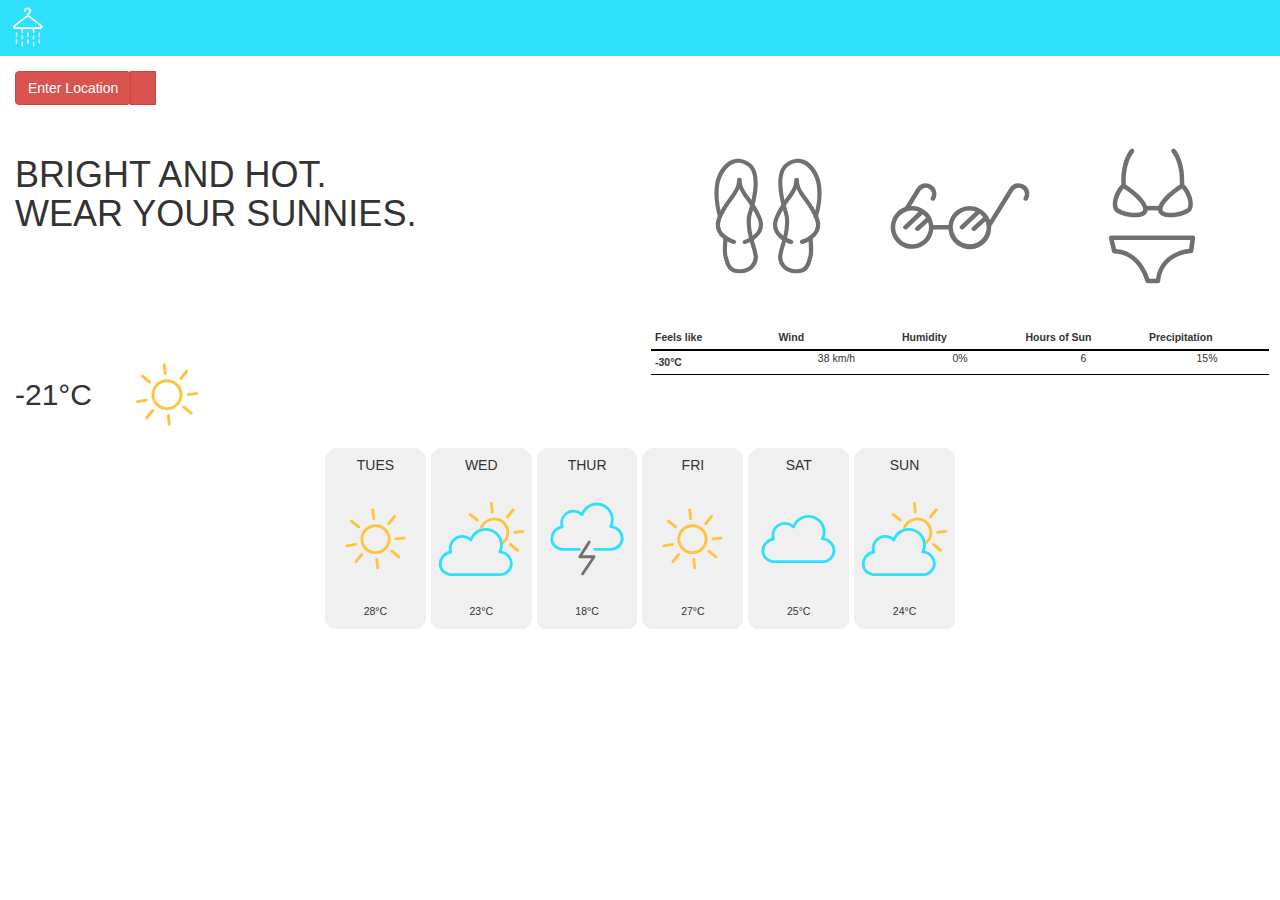
==== commit b7c1f203: "changed" ====
--- a/index.html
+++ b/index.html
@@ -39,7 +39,7 @@
       </a>
     <div>
   </header>
-      
+
   <div class="grid grid middle island">
     <div class="btn-group unit xs-1">
       <button type="button" class="btn btn-danger dropdown-toggle" data-toggle="dropdown" aria-haspopup="true" aria-expanded="false">Enter Location</button>
@@ -56,7 +56,7 @@
     </div>
   </div>
 
- <div class="center-block">
+
   <main class="grid">
       <div class="unit xs-1 s-1 m-1 l-1-2 pad-t gutter">
         <h1>BRIGHT AND HOT.<br>WEAR YOUR SUNNIES.</h1>
@@ -65,109 +65,108 @@
       <div class="unit xs-1 s-1 m-1 l-1-2 unit-xs-content-center-horizontal unit-s-content-center-horizontal unit-m-content-center-horizontal">
         <div class="grid">
           <!--Images for xs-->
-          <img src="images/flip-flops.svg" class="unit xs-1-3 s-0 icon i-96 push">
-          <img src="images/glasses.svg" class="unit xs-1-3 s-0 icon i-96 push">
-          <img src="images/bikini.svg" class="unit xs-1-3 s-0 icon i-96 push">
+          <img src="images/flip-flops.svg" class="unit xs-1-3 s-0 icon i-96">
+          <img src="images/glasses.svg" class="unit xs-1-3 s-0 icon i-96">
+          <img src="images/bikini.svg" class="unit xs-1-3 s-0 icon i-96">
           <!--Images for s-->
-          <img src="images/flip-flops.svg" class="unit xs-0 s-1-3 m-0 icon i-128 push">
-          <img src="images/glasses.svg" class="unit xs-0 s-1-3 m-0 icon i-128 push">
-          <img src="images/bikini.svg" class="unit xs-0 s-1-3 m-0 icon i-128 push">
+          <img src="images/flip-flops.svg" class="unit xs-0 s-1-3 m-0 icon i-128">
+          <img src="images/glasses.svg" class="unit xs-0 s-1-3 m-0 icon i-128">
+          <img src="images/bikini.svg" class="unit xs-0 s-1-3 m-0 icon i-128">
           <!--Images for m and up-->
-          <img src="images/flip-flops.svg" class="unit xs-0 m-1-3 icon i-192 icon-large">
-          <img src="images/glasses.svg" class="unit xs-0 m-1-3 icon i-192 icon-large">
-          <img src="images/bikini.svg" class="unit xs-0 m-1-3 icon i-192 icon-large">
+          <img src="images/flip-flops.svg" class="unit xs-0 m-1-3 icon i-192">
+          <img src="images/glasses.svg" class="unit xs-0 m-1-3 icon i-192">
+          <img src="images/bikini.svg" class="unit xs-0 m-1-3 icon i-192">
         </div>
       </div>
 
 <!--Start of Current Temp-->
-      <div class="unit xs-1 s-1 m-1 l-1-2 gutter container-ct">
-        <h2 class="push-0 inline-block">28°C</h2>
-        <img src="images/sun.svg" class="inline-block current-temp-icon"/>
-      </div>
+    <div class="unit xs-1 s-1 m-1 l-1-2 gutter container-ct">
+      <h2 class="push-0 inline-block">-21°C</h2>
+      <img src="images/sun.svg" class="inline-block current-temp-icon"/>
+    </div>
 <!--End of Current Temp-->
 
 <!--Start of Forecast Table-->
-      <div class="unit xs-1 s-1 m-1 l-1-2">
-        <div class="island table-wrapper">
-          <table class="push-0">
-            <thead>
-              <tr>
-                <th class="feels" scope="col">Feels like</th>
-                <th class="wind" scope="col">Wind</th>
-                <th class="humidity" scope="col">Humidity</th>
-                <th class="sun" scope="col">Hours of Sun</th>
-                <th class="precip" scope="col">Precipitation</th>
-              </tr>
-            </thead>
-            <tbody>
-              <tr>
-                <th scope="row">30°C</th>
-                <td>36 km/h</td>
-                <td>66%</td>
-                <td>9</td>
-                <td>0%</td>
-              </tr>
-            </tbody>
-          </table>
-        </div>
+    <div class="unit xs-1 s-1 m-1 l-1-2">
+      <div class="island table-wrapper">
+        <table class="push-0">
+          <thead>
+            <tr>
+              <th class="feels" scope="col">Feels like</th>
+              <th class="wind" scope="col">Wind</th>
+              <th class="humidity" scope="col">Humidity</th>
+              <th class="sun" scope="col">Hours of Sun</th>
+              <th class="precip" scope="col">Precipitation</th>
+            </tr>
+          </thead>
+          <tbody>
+            <tr>
+              <th scope="row">-30°C</th>
+              <td>38 km/h</td>
+              <td>0%</td>
+              <td>6</td>
+              <td>15%</td>
+            </tr>
+          </tbody>
+        </table>
       </div>
+    </div>
 <!--End of Forecast Table-->
-    </main>
-  </div>
+  </main>
 
-<!--Start of Week's Forecast-->
-  <table cellpadding="5" class="weekly-forecast text-center">
-    <tr>
+  <!--Start of Week's Forecast-->
+    <table cellpadding="5" class="weekly-forecast text-center">
+      <tr>
 
-      <td align="center" valign="center" class="weekly-cards">
-        <h5 class="push-0 text-center long-h5">TUES</h5>
-        <h5 class="short-h5 push-0 text-center">TUE</h5>
-        <br />
-        <img src="images/sun.svg" alt="" class="img-flex"/>
-        <br />
-        <p class="text-center">28°C</p>
-      </td>
+        <td align="center" valign="center" class="weekly-cards">
+          <h5 class="push-0 text-center long-h5">TUES</h5>
+          <h5 class="short-h5 push-0 text-center">TUE</h5>
+          <br />
+          <img src="images/sun.svg" alt="" class="img-flex"/>
+          <br />
+          <p class="text-center">28°C</p>
+        </td>
 
-      <td align="center" valign="center" class="weekly-cards">
-        <h5 class="push-0 text-center">WED</h5>
-        <br />
-        <img src="images/cloud-sun.svg" alt="" class="img-flex"/>
-        <br />
-        <p class="text-center">23°C</p>
-      </td>
+        <td align="center" valign="center" class="weekly-cards">
+          <h5 class="push-0 text-center">WED</h5>
+          <br />
+          <img src="images/cloud-sun.svg" alt="" class="img-flex"/>
+          <br />
+          <p class="text-center">23°C</p>
+        </td>
 
-      <td align="center" valign="center" class="weekly-cards">
-        <h5 class="push-0 text-center long-h5">THUR</h5>
-        <h5 class="short-h5 push-0 text-center">THU</h5>
-        <br />
-        <img src="images/thunder.svg" alt="" class="img-flex"/>
-        <br />
-        <p class="text-center">18°C</p>
-      </td>
+        <td align="center" valign="center" class="weekly-cards">
+          <h5 class="push-0 text-center long-h5">THUR</h5>
+          <h5 class="short-h5 push-0 text-center">THU</h5>
+          <br />
+          <img src="images/thunder.svg" alt="" class="img-flex"/>
+          <br />
+          <p class="text-center">18°C</p>
+        </td>
 
-      <td align="center" valign="center" class="weekly-cards">
-        <h5 class="push-0 text-center">FRI</h5>
-        <br />
-        <img src="images/sun.svg" alt="" class="img-flex"/>
-        <br />
-        <p class="text-center">27°C</p>
-      </td>
+        <td align="center" valign="center" class="weekly-cards">
+          <h5 class="push-0 text-center">FRI</h5>
+          <br />
+          <img src="images/sun.svg" alt="" class="img-flex"/>
+          <br />
+          <p class="text-center">27°C</p>
+        </td>
 
-      <td align="center" valign="center" class="weekly-cards">
-        <h5 class="push-0 text-center">SAT</h5>
-        <br />
-        <img src="images/cloud.svg" alt="" class="img-flex"/>
-        <br />
-        <p class="text-center">25°C</p>
-      </td>
+        <td align="center" valign="center" class="weekly-cards">
+          <h5 class="push-0 text-center">SAT</h5>
+          <br />
+          <img src="images/cloud.svg" alt="" class="img-flex"/>
+          <br />
+          <p class="text-center">25°C</p>
+        </td>
 
-      <td align="center" valign="center" class="weekly-cards">
-        <h5 class="push-0 text-center">SUN</h5>
-        <br />
-        <img src="images/cloud-sun.svg" alt="" class="img-flex"/>
-        <br />
-        <p class="text-center">24°C</p>
-      </td>
+        <td align="center" valign="center" class="weekly-cards">
+          <h5 class="push-0 text-center">SUN</h5>
+          <br />
+          <img src="images/cloud-sun.svg" alt="" class="img-flex"/>
+          <br />
+          <p class="text-center">24°C</p>
+        </td>
 
     </tr>
   </table>
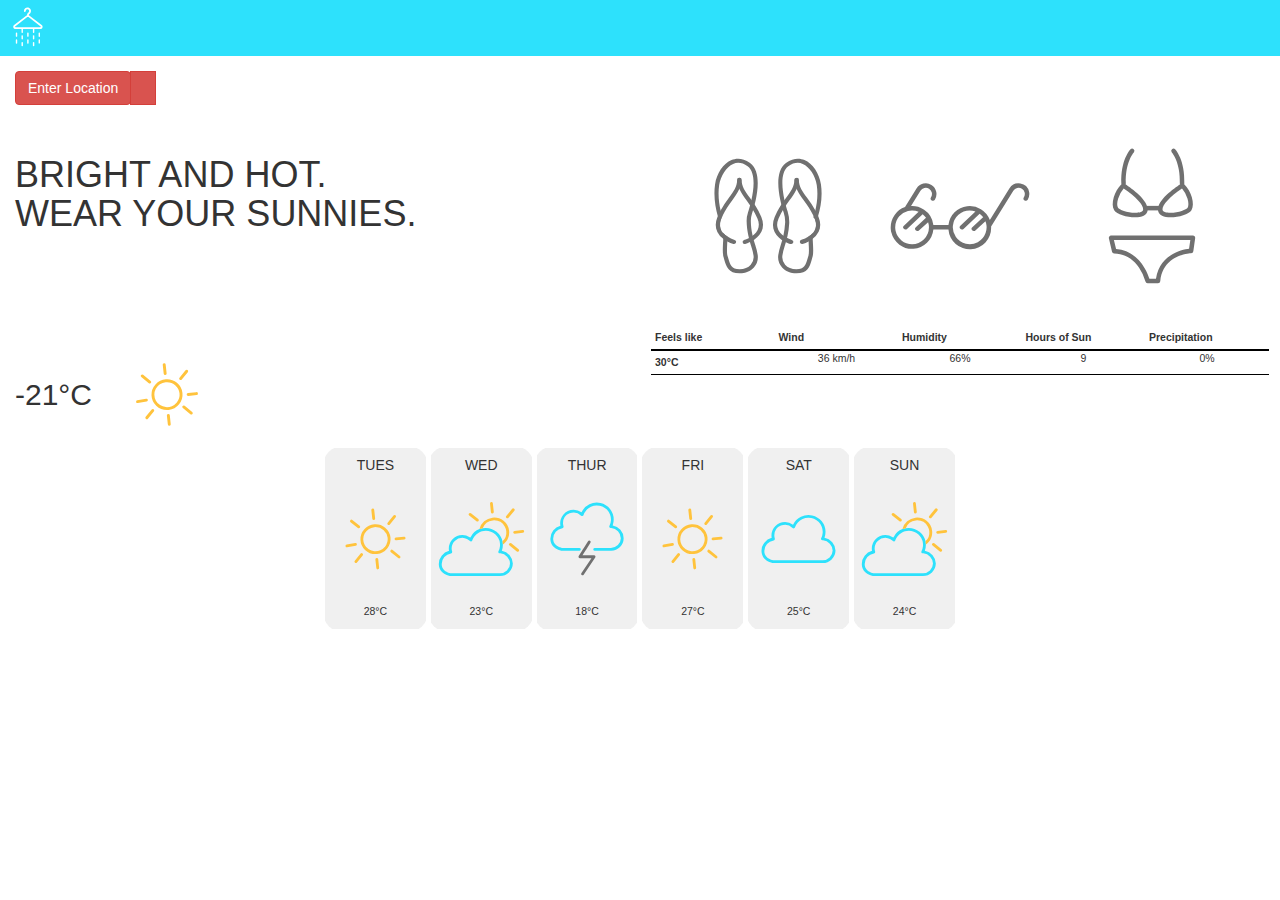
==== commit 9390562b: "ok" ====
--- a/index.html
+++ b/index.html
@@ -101,11 +101,11 @@
           </thead>
           <tbody>
             <tr>
-              <th scope="row">-30°C</th>
-              <td>38 km/h</td>
+              <th scope="row">30°C</th>
+              <td>36 km/h</td>
+              <td>66%</td>
+              <td>9</td>
               <td>0%</td>
-              <td>6</td>
-              <td>15%</td>
             </tr>
           </tbody>
         </table>
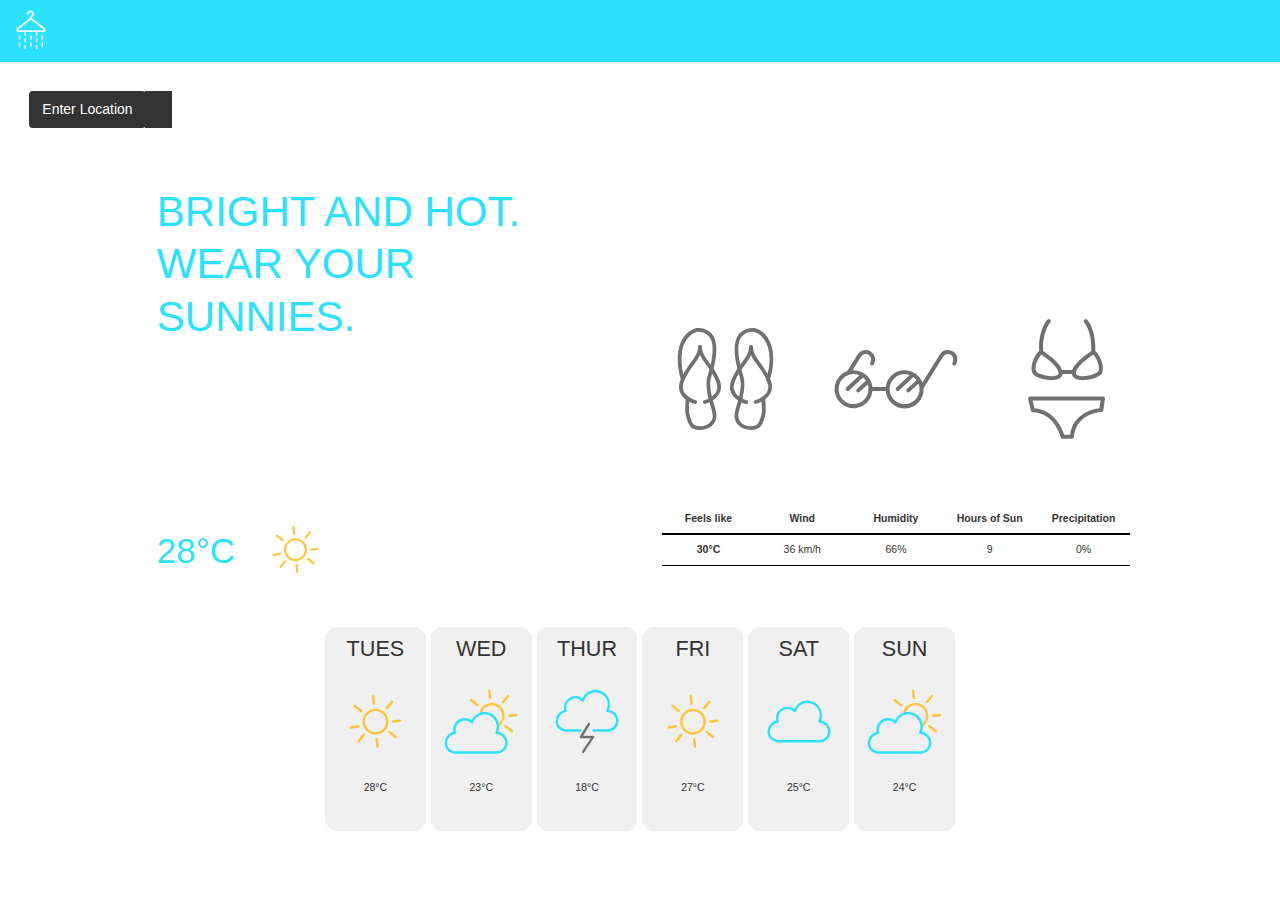
==== commit 4cb58e45: "lets try this" ====
--- a/index.html
+++ b/index.html
@@ -8,6 +8,7 @@
   <meta name="viewport" content="width=device-width,initial-scale=1">
   <meta name="description" content="WEARTHER showing the weather for Sydney, Australia.">
   <!--Bootstrap link-->
+  <link href="js/bootstrap-3.3.7-dist/css/bootstrap.min.css" rel="stylesheet">
   <link href="js/bootstrap-3.3.7-dist/css/bootstrap.min.css" rel="stylesheet">
   <link href="css/modules.css" rel="stylesheet">
   <link href="css/grid.css" rel="stylesheet">
@@ -29,7 +30,6 @@
   <!--Dropdown Link-->
   <script src="js/bootstrap-3.3.7-dist/js/bootstrap-dropdown.js" type="text/javascript"></script>
 
-  <link href="js/bootstrap-3.3.7-dist/css/bootstrap.min.css" rel="stylesheet">
   <header class="header grid grid-middle">
     <div class="unit xs-1 island-1-4 l-1-4">
       <a href="index.html"
@@ -56,7 +56,7 @@
     </div>
   </div>
 
-
+ <div class="center-block">
   <main class="grid">
       <div class="unit xs-1 s-1 m-1 l-1-2 pad-t gutter">
         <h1>BRIGHT AND HOT.<br>WEAR YOUR SUNNIES.</h1>
@@ -65,108 +65,109 @@
       <div class="unit xs-1 s-1 m-1 l-1-2 unit-xs-content-center-horizontal unit-s-content-center-horizontal unit-m-content-center-horizontal">
         <div class="grid">
           <!--Images for xs-->
-          <img src="images/flip-flops.svg" class="unit xs-1-3 s-0 icon i-96">
-          <img src="images/glasses.svg" class="unit xs-1-3 s-0 icon i-96">
-          <img src="images/bikini.svg" class="unit xs-1-3 s-0 icon i-96">
+          <img src="images/flip-flops.svg" class="unit xs-1-3 s-0 icon i-96 push">
+          <img src="images/glasses.svg" class="unit xs-1-3 s-0 icon i-96 push">
+          <img src="images/bikini.svg" class="unit xs-1-3 s-0 icon i-96 push">
           <!--Images for s-->
-          <img src="images/flip-flops.svg" class="unit xs-0 s-1-3 m-0 icon i-128">
-          <img src="images/glasses.svg" class="unit xs-0 s-1-3 m-0 icon i-128">
-          <img src="images/bikini.svg" class="unit xs-0 s-1-3 m-0 icon i-128">
+          <img src="images/flip-flops.svg" class="unit xs-0 s-1-3 m-0 icon i-128 push">
+          <img src="images/glasses.svg" class="unit xs-0 s-1-3 m-0 icon i-128 push">
+          <img src="images/bikini.svg" class="unit xs-0 s-1-3 m-0 icon i-128 push">
           <!--Images for m and up-->
-          <img src="images/flip-flops.svg" class="unit xs-0 m-1-3 icon i-192">
-          <img src="images/glasses.svg" class="unit xs-0 m-1-3 icon i-192">
-          <img src="images/bikini.svg" class="unit xs-0 m-1-3 icon i-192">
+          <img src="images/flip-flops.svg" class="unit xs-0 m-1-3 icon i-192 icon-large">
+          <img src="images/glasses.svg" class="unit xs-0 m-1-3 icon i-192 icon-large">
+          <img src="images/bikini.svg" class="unit xs-0 m-1-3 icon i-192 icon-large">
         </div>
       </div>
 
 <!--Start of Current Temp-->
-    <div class="unit xs-1 s-1 m-1 l-1-2 gutter container-ct">
-      <h2 class="push-0 inline-block">-21°C</h2>
-      <img src="images/sun.svg" class="inline-block current-temp-icon"/>
-    </div>
+      <div class="unit xs-1 s-1 m-1 l-1-2 gutter container-ct">
+        <h2 class="push-0 inline-block">28°C</h2>
+        <img src="images/sun.svg" class="inline-block current-temp-icon"/>
+      </div>
 <!--End of Current Temp-->
 
 <!--Start of Forecast Table-->
-    <div class="unit xs-1 s-1 m-1 l-1-2">
-      <div class="island table-wrapper">
-        <table class="push-0">
-          <thead>
-            <tr>
-              <th class="feels" scope="col">Feels like</th>
-              <th class="wind" scope="col">Wind</th>
-              <th class="humidity" scope="col">Humidity</th>
-              <th class="sun" scope="col">Hours of Sun</th>
-              <th class="precip" scope="col">Precipitation</th>
-            </tr>
-          </thead>
-          <tbody>
-            <tr>
-              <th scope="row">30°C</th>
-              <td>36 km/h</td>
-              <td>66%</td>
-              <td>9</td>
-              <td>0%</td>
-            </tr>
-          </tbody>
-        </table>
+      <div class="unit xs-1 s-1 m-1 l-1-2">
+        <div class="island table-wrapper">
+          <table class="push-0">
+            <thead>
+              <tr>
+                <th class="feels" scope="col">Feels like</th>
+                <th class="wind" scope="col">Wind</th>
+                <th class="humidity" scope="col">Humidity</th>
+                <th class="sun" scope="col">Hours of Sun</th>
+                <th class="precip" scope="col">Precipitation</th>
+              </tr>
+            </thead>
+            <tbody>
+              <tr>
+                <th scope="row">30°C</th>
+                <td>36 km/h</td>
+                <td>66%</td>
+                <td>9</td>
+                <td>0%</td>
+              </tr>
+            </tbody>
+          </table>
+        </div>
       </div>
-    </div>
 <!--End of Forecast Table-->
-  </main>
+    </main>
+  </div>
 
-  <!--Start of Week's Forecast-->
-    <table cellpadding="5" class="weekly-forecast text-center">
-      <tr>
+<!--Start of Week's Forecast-->
+  <table cellpadding="5" class="weekly-forecast text-center">
+    <tr>
 
-        <td align="center" valign="center" class="weekly-cards">
-          <h5 class="push-0 text-center long-h5">TUES</h5>
-          <h5 class="short-h5 push-0 text-center">TUE</h5>
-          <br />
-          <img src="images/sun.svg" alt="" class="img-flex"/>
-          <br />
-          <p class="text-center">28°C</p>
-        </td>
+      <td align="center" valign="center" class="weekly-cards">
+        <h5 class="push-0 text-center long-h5">TUES</h5>
+        <h5 class="short-h5 push-0 text-center">TUE</h5>
+        <br />
+        <img src="images/sun.svg" alt="" class="img-flex"/>
+        <br />
+        <p class="text-center">28°C</p>
+      </td>
 
-        <td align="center" valign="center" class="weekly-cards">
-          <h5 class="push-0 text-center">WED</h5>
-          <br />
-          <img src="images/cloud-sun.svg" alt="" class="img-flex"/>
-          <br />
-          <p class="text-center">23°C</p>
-        </td>
+      <td align="center" valign="center" class="weekly-cards">
+        <h5 class="push-0 text-center">WED</h5>
+        <br />
+        <img src="images/cloud-sun.svg" alt="" class="img-flex"/>
+        <br />
+        <p class="text-center">23°C</p>
+      </td>
 
-        <td align="center" valign="center" class="weekly-cards">
-          <h5 class="push-0 text-center long-h5">THUR</h5>
-          <h5 class="short-h5 push-0 text-center">THU</h5>
-          <br />
-          <img src="images/thunder.svg" alt="" class="img-flex"/>
-          <br />
-          <p class="text-center">18°C</p>
-        </td>
+      <td align="center" valign="center" class="weekly-cards">
+        <h5 class="push-0 text-center long-h5">THUR</h5>
+        <h5 class="short-h5 push-0 text-center">THU</h5>
+        <br />
+        <img src="images/thunder.svg" alt="" class="img-flex"/>
+        <br />
+        <p class="text-center">18°C</p>
+      </td>
 
-        <td align="center" valign="center" class="weekly-cards">
-          <h5 class="push-0 text-center">FRI</h5>
-          <br />
-          <img src="images/sun.svg" alt="" class="img-flex"/>
-          <br />
-          <p class="text-center">27°C</p>
-        </td>
+      <td align="center" valign="center" class="weekly-cards">
+        <h5 class="push-0 text-center">FRI</h5>
+        <br />
+        <img src="images/sun.svg" alt="" class="img-flex"/>
+        <br />
+        <p class="text-center">27°C</p>
+      </td>
 
-        <td align="center" valign="center" class="weekly-cards">
-          <h5 class="push-0 text-center">SAT</h5>
-          <br />
-          <img src="images/cloud.svg" alt="" class="img-flex"/>
-          <br />
-          <p class="text-center">25°C</p>
-        </td>
+      <td align="center" valign="center" class="weekly-cards">
+        <h5 class="push-0 text-center">SAT</h5>
+        <br />
+        <img src="images/cloud.svg" alt="" class="img-flex"/>
+        <br />
+        <p class="text-center">25°C</p>
+      </td>
 
-        <td align="center" valign="center" class="weekly-cards">
-          <h5 class="push-0 text-center">SUN</h5>
-          <br />
-          <img src="images/cloud-sun.svg" alt="" class="img-flex"/>
-          <br />
-          <p class="text-center">24°C</p>
-        </td>
+      <td align="center" valign="center" class="weekly-cards">
+        <h5 class="push-0 text-center">SUN</h5>
+        <br />
+        <img src="images/cloud-sun.svg" alt="" class="img-flex"/>
+        <br />
+        <p class="text-center">24°C</p>
+      </td>
 
     </tr>
   </table>
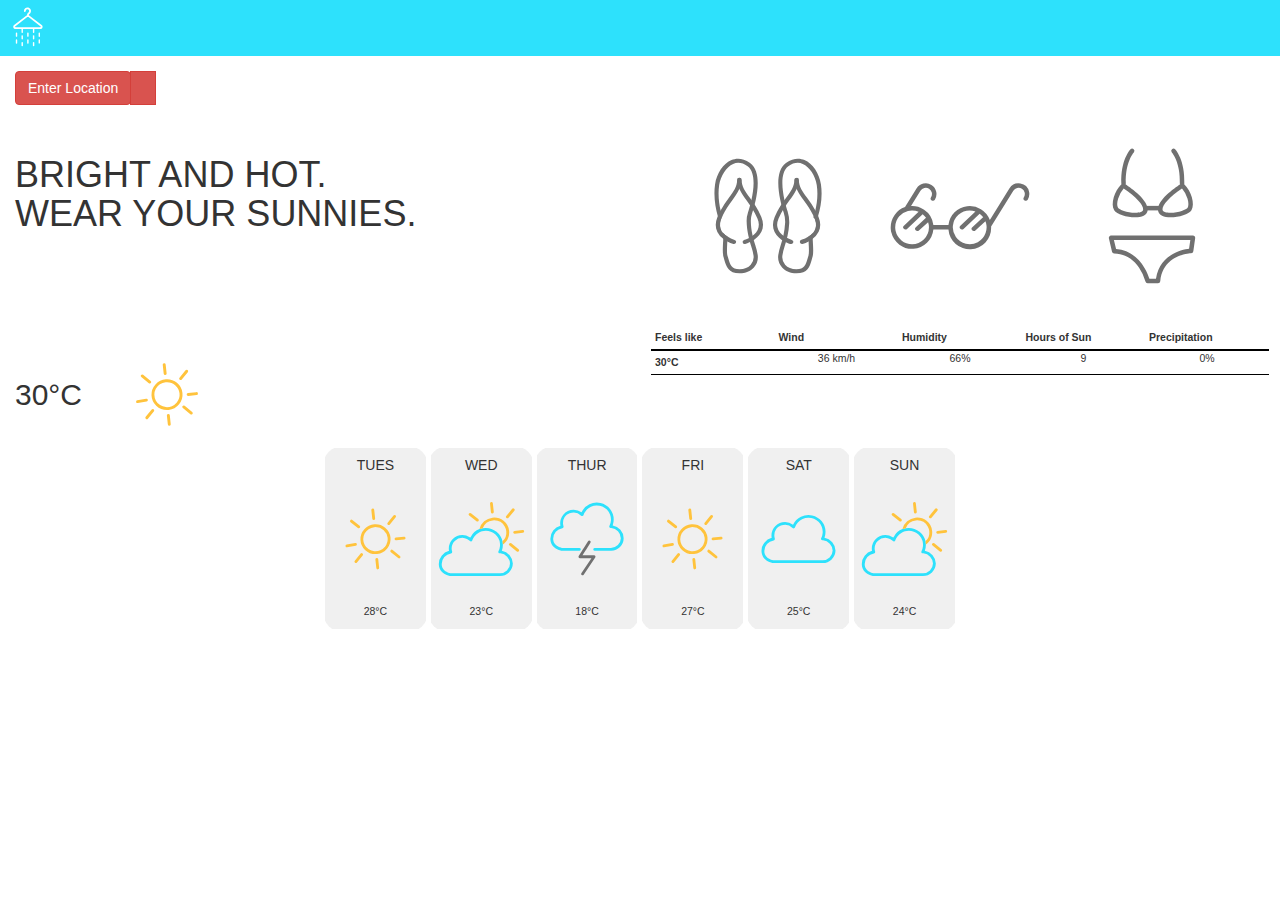
==== commit beb2fdca: "temp" ====
--- a/index.html
+++ b/index.html
@@ -8,7 +8,6 @@
   <meta name="viewport" content="width=device-width,initial-scale=1">
   <meta name="description" content="WEARTHER showing the weather for Sydney, Australia.">
   <!--Bootstrap link-->
-  <link href="js/bootstrap-3.3.7-dist/css/bootstrap.min.css" rel="stylesheet">
   <link href="js/bootstrap-3.3.7-dist/css/bootstrap.min.css" rel="stylesheet">
   <link href="css/modules.css" rel="stylesheet">
   <link href="css/grid.css" rel="stylesheet">
@@ -30,6 +29,7 @@
   <!--Dropdown Link-->
   <script src="js/bootstrap-3.3.7-dist/js/bootstrap-dropdown.js" type="text/javascript"></script>
 
+  <link href="js/bootstrap-3.3.7-dist/css/bootstrap.min.css" rel="stylesheet">
   <header class="header grid grid-middle">
     <div class="unit xs-1 island-1-4 l-1-4">
       <a href="index.html"
@@ -56,7 +56,7 @@
     </div>
   </div>
 
- <div class="center-block">
+
   <main class="grid">
       <div class="unit xs-1 s-1 m-1 l-1-2 pad-t gutter">
         <h1>BRIGHT AND HOT.<br>WEAR YOUR SUNNIES.</h1>
@@ -65,109 +65,108 @@
       <div class="unit xs-1 s-1 m-1 l-1-2 unit-xs-content-center-horizontal unit-s-content-center-horizontal unit-m-content-center-horizontal">
         <div class="grid">
           <!--Images for xs-->
-          <img src="images/flip-flops.svg" class="unit xs-1-3 s-0 icon i-96 push">
-          <img src="images/glasses.svg" class="unit xs-1-3 s-0 icon i-96 push">
-          <img src="images/bikini.svg" class="unit xs-1-3 s-0 icon i-96 push">
+          <img src="images/flip-flops.svg" class="unit xs-1-3 s-0 icon i-96">
+          <img src="images/glasses.svg" class="unit xs-1-3 s-0 icon i-96">
+          <img src="images/bikini.svg" class="unit xs-1-3 s-0 icon i-96">
           <!--Images for s-->
-          <img src="images/flip-flops.svg" class="unit xs-0 s-1-3 m-0 icon i-128 push">
-          <img src="images/glasses.svg" class="unit xs-0 s-1-3 m-0 icon i-128 push">
-          <img src="images/bikini.svg" class="unit xs-0 s-1-3 m-0 icon i-128 push">
+          <img src="images/flip-flops.svg" class="unit xs-0 s-1-3 m-0 icon i-128">
+          <img src="images/glasses.svg" class="unit xs-0 s-1-3 m-0 icon i-128">
+          <img src="images/bikini.svg" class="unit xs-0 s-1-3 m-0 icon i-128">
           <!--Images for m and up-->
-          <img src="images/flip-flops.svg" class="unit xs-0 m-1-3 icon i-192 icon-large">
-          <img src="images/glasses.svg" class="unit xs-0 m-1-3 icon i-192 icon-large">
-          <img src="images/bikini.svg" class="unit xs-0 m-1-3 icon i-192 icon-large">
+          <img src="images/flip-flops.svg" class="unit xs-0 m-1-3 icon i-192">
+          <img src="images/glasses.svg" class="unit xs-0 m-1-3 icon i-192">
+          <img src="images/bikini.svg" class="unit xs-0 m-1-3 icon i-192">
         </div>
       </div>
 
 <!--Start of Current Temp-->
-      <div class="unit xs-1 s-1 m-1 l-1-2 gutter container-ct">
-        <h2 class="push-0 inline-block">28°C</h2>
-        <img src="images/sun.svg" class="inline-block current-temp-icon"/>
-      </div>
+    <div class="unit xs-1 s-1 m-1 l-1-2 gutter container-ct">
+      <h2 class="push-0 inline-block">30°C</h2>
+      <img src="images/sun.svg" class="inline-block current-temp-icon"/>
+    </div>
 <!--End of Current Temp-->
 
 <!--Start of Forecast Table-->
-      <div class="unit xs-1 s-1 m-1 l-1-2">
-        <div class="island table-wrapper">
-          <table class="push-0">
-            <thead>
-              <tr>
-                <th class="feels" scope="col">Feels like</th>
-                <th class="wind" scope="col">Wind</th>
-                <th class="humidity" scope="col">Humidity</th>
-                <th class="sun" scope="col">Hours of Sun</th>
-                <th class="precip" scope="col">Precipitation</th>
-              </tr>
-            </thead>
-            <tbody>
-              <tr>
-                <th scope="row">30°C</th>
-                <td>36 km/h</td>
-                <td>66%</td>
-                <td>9</td>
-                <td>0%</td>
-              </tr>
-            </tbody>
-          </table>
-        </div>
+    <div class="unit xs-1 s-1 m-1 l-1-2">
+      <div class="island table-wrapper">
+        <table class="push-0">
+          <thead>
+            <tr>
+              <th class="feels" scope="col">Feels like</th>
+              <th class="wind" scope="col">Wind</th>
+              <th class="humidity" scope="col">Humidity</th>
+              <th class="sun" scope="col">Hours of Sun</th>
+              <th class="precip" scope="col">Precipitation</th>
+            </tr>
+          </thead>
+          <tbody>
+            <tr>
+              <th scope="row">30°C</th>
+              <td>36 km/h</td>
+              <td>66%</td>
+              <td>9</td>
+              <td>0%</td>
+            </tr>
+          </tbody>
+        </table>
       </div>
+    </div>
 <!--End of Forecast Table-->
-    </main>
-  </div>
+  </main>
 
-<!--Start of Week's Forecast-->
-  <table cellpadding="5" class="weekly-forecast text-center">
-    <tr>
+  <!--Start of Week's Forecast-->
+    <table cellpadding="5" class="weekly-forecast text-center">
+      <tr>
 
-      <td align="center" valign="center" class="weekly-cards">
-        <h5 class="push-0 text-center long-h5">TUES</h5>
-        <h5 class="short-h5 push-0 text-center">TUE</h5>
-        <br />
-        <img src="images/sun.svg" alt="" class="img-flex"/>
-        <br />
-        <p class="text-center">28°C</p>
-      </td>
+        <td align="center" valign="center" class="weekly-cards">
+          <h5 class="push-0 text-center long-h5">TUES</h5>
+          <h5 class="short-h5 push-0 text-center">TUE</h5>
+          <br />
+          <img src="images/sun.svg" alt="" class="img-flex"/>
+          <br />
+          <p class="text-center">28°C</p>
+        </td>
 
-      <td align="center" valign="center" class="weekly-cards">
-        <h5 class="push-0 text-center">WED</h5>
-        <br />
-        <img src="images/cloud-sun.svg" alt="" class="img-flex"/>
-        <br />
-        <p class="text-center">23°C</p>
-      </td>
+        <td align="center" valign="center" class="weekly-cards">
+          <h5 class="push-0 text-center">WED</h5>
+          <br />
+          <img src="images/cloud-sun.svg" alt="" class="img-flex"/>
+          <br />
+          <p class="text-center">23°C</p>
+        </td>
 
-      <td align="center" valign="center" class="weekly-cards">
-        <h5 class="push-0 text-center long-h5">THUR</h5>
-        <h5 class="short-h5 push-0 text-center">THU</h5>
-        <br />
-        <img src="images/thunder.svg" alt="" class="img-flex"/>
-        <br />
-        <p class="text-center">18°C</p>
-      </td>
+        <td align="center" valign="center" class="weekly-cards">
+          <h5 class="push-0 text-center long-h5">THUR</h5>
+          <h5 class="short-h5 push-0 text-center">THU</h5>
+          <br />
+          <img src="images/thunder.svg" alt="" class="img-flex"/>
+          <br />
+          <p class="text-center">18°C</p>
+        </td>
 
-      <td align="center" valign="center" class="weekly-cards">
-        <h5 class="push-0 text-center">FRI</h5>
-        <br />
-        <img src="images/sun.svg" alt="" class="img-flex"/>
-        <br />
-        <p class="text-center">27°C</p>
-      </td>
+        <td align="center" valign="center" class="weekly-cards">
+          <h5 class="push-0 text-center">FRI</h5>
+          <br />
+          <img src="images/sun.svg" alt="" class="img-flex"/>
+          <br />
+          <p class="text-center">27°C</p>
+        </td>
 
-      <td align="center" valign="center" class="weekly-cards">
-        <h5 class="push-0 text-center">SAT</h5>
-        <br />
-        <img src="images/cloud.svg" alt="" class="img-flex"/>
-        <br />
-        <p class="text-center">25°C</p>
-      </td>
+        <td align="center" valign="center" class="weekly-cards">
+          <h5 class="push-0 text-center">SAT</h5>
+          <br />
+          <img src="images/cloud.svg" alt="" class="img-flex"/>
+          <br />
+          <p class="text-center">25°C</p>
+        </td>
 
-      <td align="center" valign="center" class="weekly-cards">
-        <h5 class="push-0 text-center">SUN</h5>
-        <br />
-        <img src="images/cloud-sun.svg" alt="" class="img-flex"/>
-        <br />
-        <p class="text-center">24°C</p>
-      </td>
+        <td align="center" valign="center" class="weekly-cards">
+          <h5 class="push-0 text-center">SUN</h5>
+          <br />
+          <img src="images/cloud-sun.svg" alt="" class="img-flex"/>
+          <br />
+          <p class="text-center">24°C</p>
+        </td>
 
     </tr>
   </table>
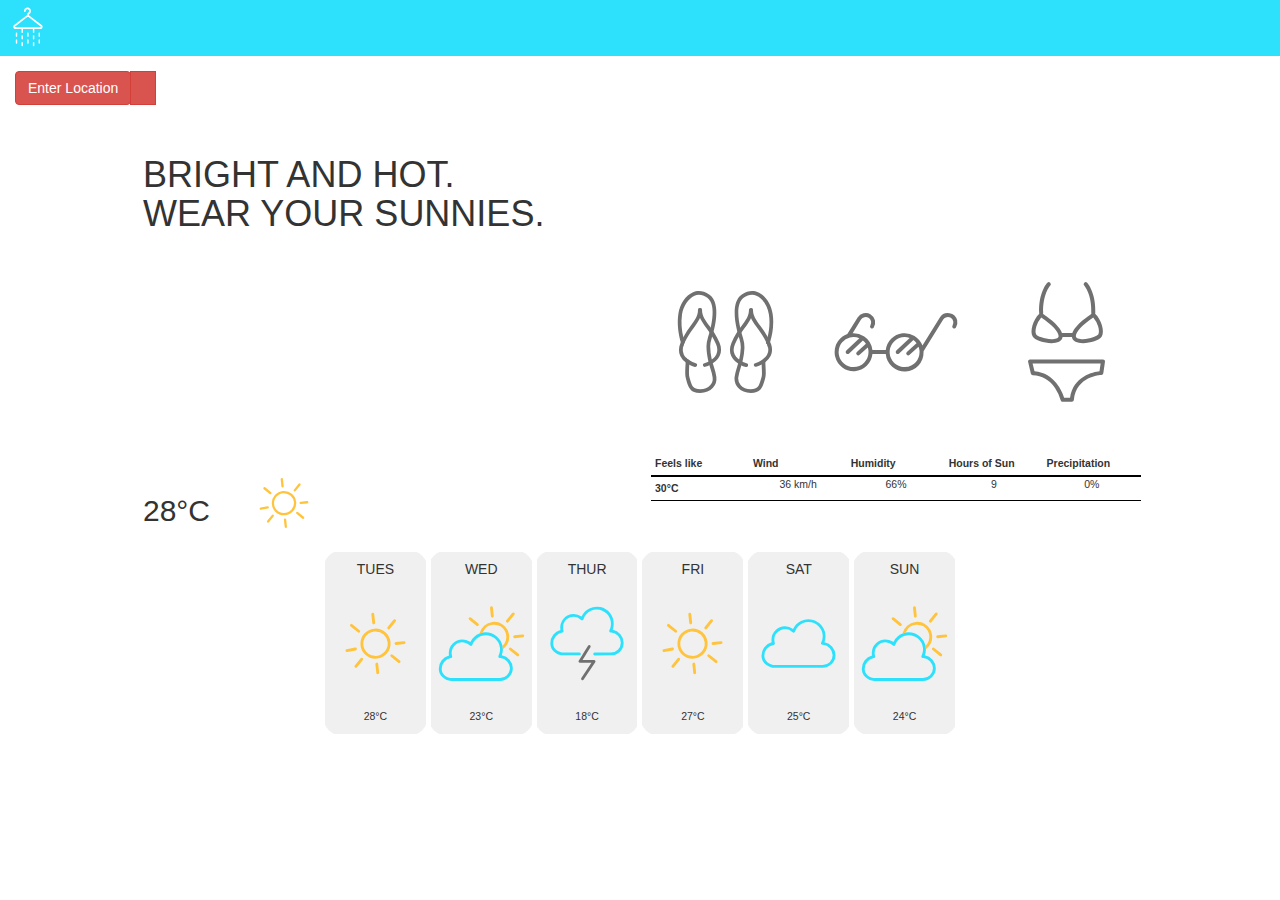
==== commit 8327c147: "Merge branch 'master' into ottawa-page" ====
--- a/index.html
+++ b/index.html
@@ -39,7 +39,7 @@
       </a>
     <div>
   </header>
-
+      
   <div class="grid grid middle island">
     <div class="btn-group unit xs-1">
       <button type="button" class="btn btn-danger dropdown-toggle" data-toggle="dropdown" aria-haspopup="true" aria-expanded="false">Enter Location</button>
@@ -56,7 +56,7 @@
     </div>
   </div>
 
-
+ <div class="center-block">
   <main class="grid">
       <div class="unit xs-1 s-1 m-1 l-1-2 pad-t gutter">
         <h1>BRIGHT AND HOT.<br>WEAR YOUR SUNNIES.</h1>
@@ -65,54 +65,55 @@
       <div class="unit xs-1 s-1 m-1 l-1-2 unit-xs-content-center-horizontal unit-s-content-center-horizontal unit-m-content-center-horizontal">
         <div class="grid">
           <!--Images for xs-->
-          <img src="images/flip-flops.svg" class="unit xs-1-3 s-0 icon i-96">
-          <img src="images/glasses.svg" class="unit xs-1-3 s-0 icon i-96">
-          <img src="images/bikini.svg" class="unit xs-1-3 s-0 icon i-96">
+          <img src="images/flip-flops.svg" class="unit xs-1-3 s-0 icon i-96 push">
+          <img src="images/glasses.svg" class="unit xs-1-3 s-0 icon i-96 push">
+          <img src="images/bikini.svg" class="unit xs-1-3 s-0 icon i-96 push">
           <!--Images for s-->
-          <img src="images/flip-flops.svg" class="unit xs-0 s-1-3 m-0 icon i-128">
-          <img src="images/glasses.svg" class="unit xs-0 s-1-3 m-0 icon i-128">
-          <img src="images/bikini.svg" class="unit xs-0 s-1-3 m-0 icon i-128">
+          <img src="images/flip-flops.svg" class="unit xs-0 s-1-3 m-0 icon i-128 push">
+          <img src="images/glasses.svg" class="unit xs-0 s-1-3 m-0 icon i-128 push">
+          <img src="images/bikini.svg" class="unit xs-0 s-1-3 m-0 icon i-128 push">
           <!--Images for m and up-->
-          <img src="images/flip-flops.svg" class="unit xs-0 m-1-3 icon i-192">
-          <img src="images/glasses.svg" class="unit xs-0 m-1-3 icon i-192">
-          <img src="images/bikini.svg" class="unit xs-0 m-1-3 icon i-192">
+          <img src="images/flip-flops.svg" class="unit xs-0 m-1-3 icon i-192 icon-large">
+          <img src="images/glasses.svg" class="unit xs-0 m-1-3 icon i-192 icon-large">
+          <img src="images/bikini.svg" class="unit xs-0 m-1-3 icon i-192 icon-large">
         </div>
       </div>
 
 <!--Start of Current Temp-->
-    <div class="unit xs-1 s-1 m-1 l-1-2 gutter container-ct">
-      <h2 class="push-0 inline-block">30°C</h2>
-      <img src="images/sun.svg" class="inline-block current-temp-icon"/>
-    </div>
+      <div class="unit xs-1 s-1 m-1 l-1-2 gutter container-ct">
+        <h2 class="push-0 inline-block">28°C</h2>
+        <img src="images/sun.svg" class="inline-block current-temp-icon"/>
+      </div>
 <!--End of Current Temp-->
 
 <!--Start of Forecast Table-->
-    <div class="unit xs-1 s-1 m-1 l-1-2">
-      <div class="island table-wrapper">
-        <table class="push-0">
-          <thead>
-            <tr>
-              <th class="feels" scope="col">Feels like</th>
-              <th class="wind" scope="col">Wind</th>
-              <th class="humidity" scope="col">Humidity</th>
-              <th class="sun" scope="col">Hours of Sun</th>
-              <th class="precip" scope="col">Precipitation</th>
-            </tr>
-          </thead>
-          <tbody>
-            <tr>
-              <th scope="row">30°C</th>
-              <td>36 km/h</td>
-              <td>66%</td>
-              <td>9</td>
-              <td>0%</td>
-            </tr>
-          </tbody>
-        </table>
+      <div class="unit xs-1 s-1 m-1 l-1-2">
+        <div class="island table-wrapper">
+          <table class="push-0">
+            <thead>
+              <tr>
+                <th class="feels" scope="col">Feels like</th>
+                <th class="wind" scope="col">Wind</th>
+                <th class="humidity" scope="col">Humidity</th>
+                <th class="sun" scope="col">Hours of Sun</th>
+                <th class="precip" scope="col">Precipitation</th>
+              </tr>
+            </thead>
+            <tbody>
+              <tr>
+                <th scope="row">30°C</th>
+                <td>36 km/h</td>
+                <td>66%</td>
+                <td>9</td>
+                <td>0%</td>
+              </tr>
+            </tbody>
+          </table>
+        </div>
       </div>
-    </div>
 <!--End of Forecast Table-->
-  </main>
+    </main>
+  </div>
 
   <!--Start of Week's Forecast-->
     <table cellpadding="5" class="weekly-forecast text-center">
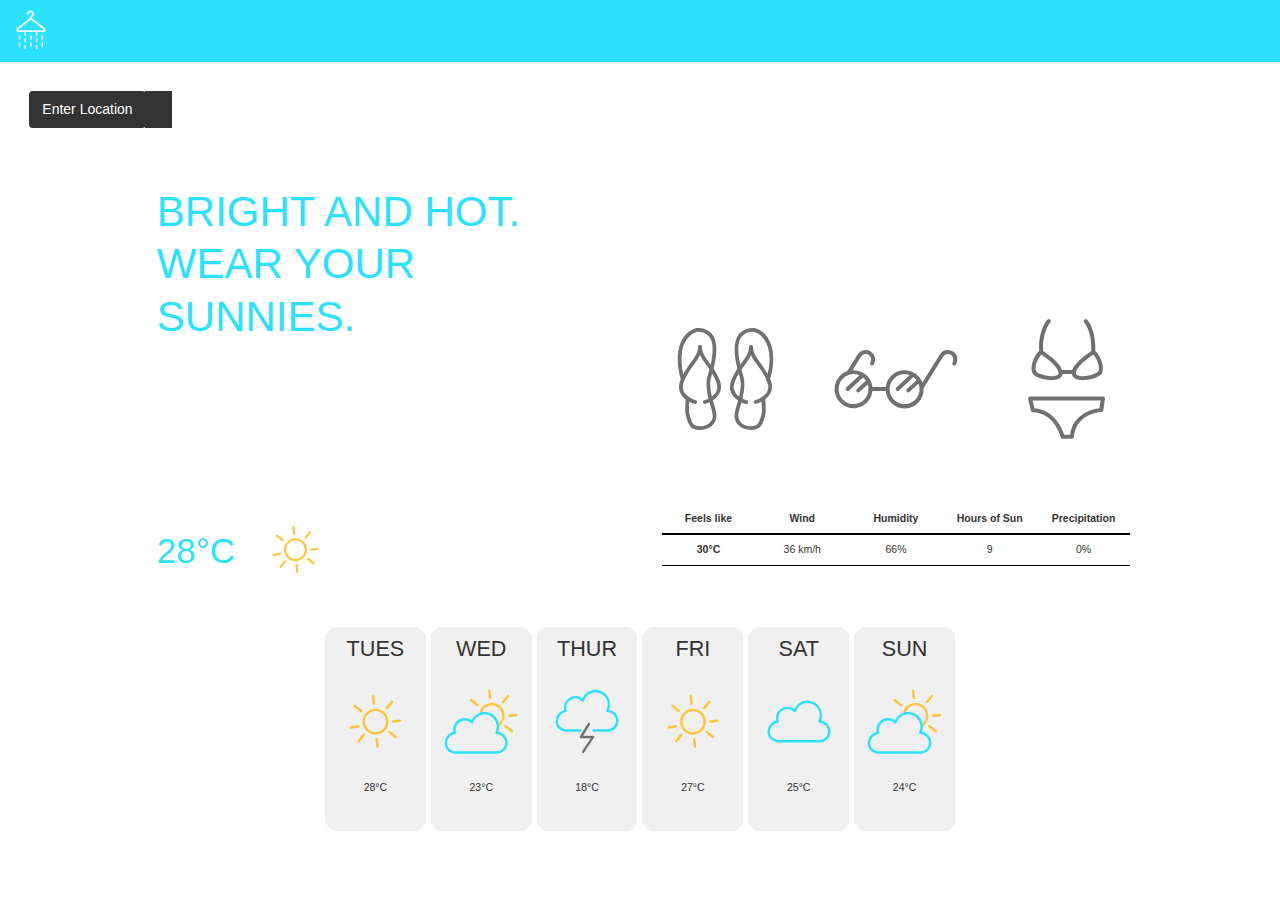
==== commit f0bbef3b: "Merge pull request #58 from wearther/Link-issues" ====
--- a/index.html
+++ b/index.html
@@ -8,6 +8,7 @@
   <meta name="viewport" content="width=device-width,initial-scale=1">
   <meta name="description" content="WEARTHER showing the weather for Sydney, Australia.">
   <!--Bootstrap link-->
+  <link href="js/bootstrap-3.3.7-dist/css/bootstrap.min.css" rel="stylesheet">
   <link href="js/bootstrap-3.3.7-dist/css/bootstrap.min.css" rel="stylesheet">
   <link href="css/modules.css" rel="stylesheet">
   <link href="css/grid.css" rel="stylesheet">
@@ -29,7 +30,6 @@
   <!--Dropdown Link-->
   <script src="js/bootstrap-3.3.7-dist/js/bootstrap-dropdown.js" type="text/javascript"></script>
 
-  <link href="js/bootstrap-3.3.7-dist/css/bootstrap.min.css" rel="stylesheet">
   <header class="header grid grid-middle">
     <div class="unit xs-1 island-1-4 l-1-4">
       <a href="index.html"
@@ -39,7 +39,7 @@
       </a>
     <div>
   </header>
-      
+
   <div class="grid grid middle island">
     <div class="btn-group unit xs-1">
       <button type="button" class="btn btn-danger dropdown-toggle" data-toggle="dropdown" aria-haspopup="true" aria-expanded="false">Enter Location</button>
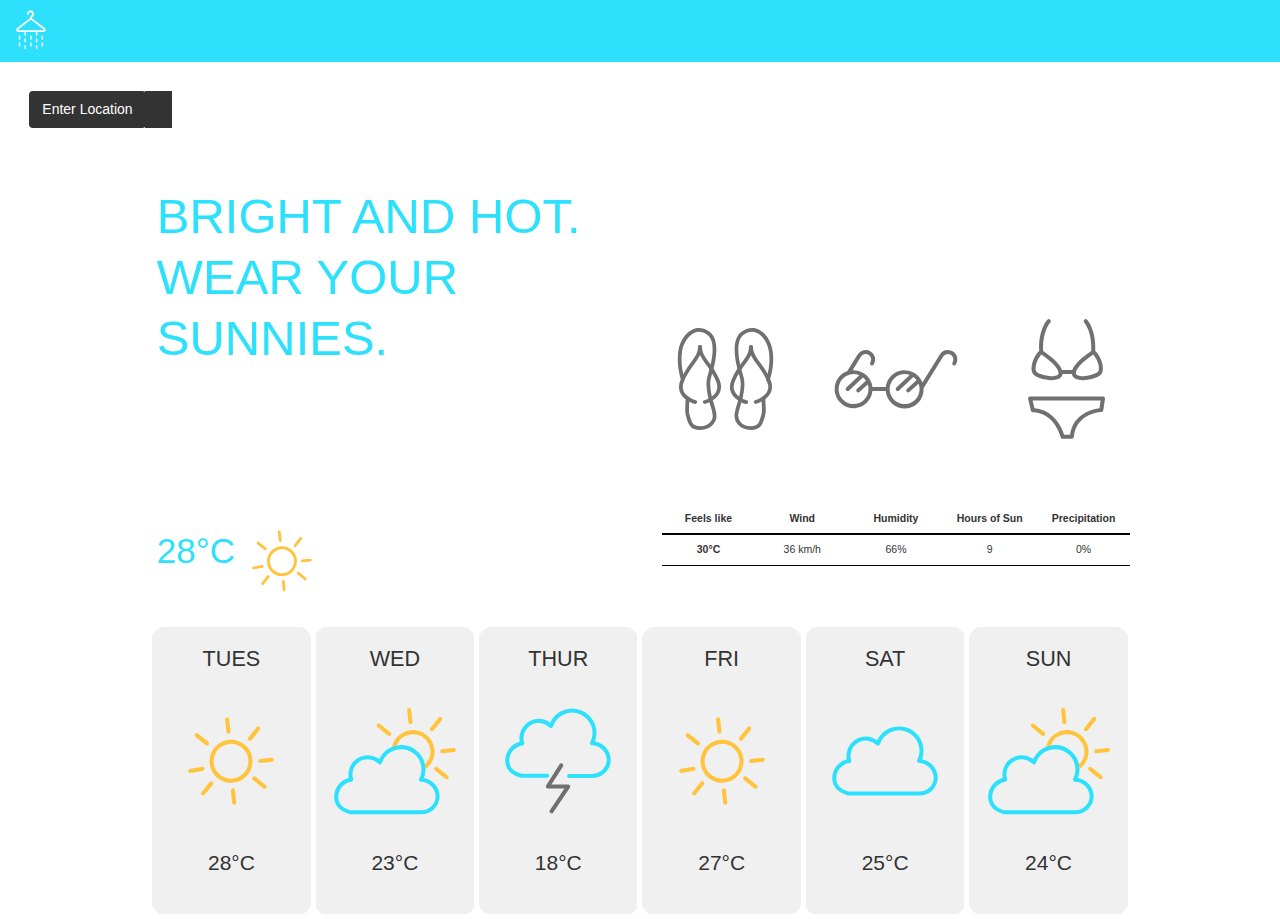
==== commit ebb3c0e3: "fixed ottawa page touch ups" ====
--- a/index.html
+++ b/index.html
@@ -56,8 +56,8 @@
     </div>
   </div>
 
- <div class="center-block">
-  <main class="grid">
+  <div class="center-block">
+    <main class="grid">
       <div class="unit xs-1 s-1 m-1 l-1-2 pad-t gutter">
         <h1>BRIGHT AND HOT.<br>WEAR YOUR SUNNIES.</h1>
       </div>
--- a/css/main.css
+++ b/css/main.css
@@ -5,7 +5,7 @@
 h1 {
   font-weight: 400;
   color: #2de1fc;
-  font-size: 3em;
+  font-size: 3.5em;
   line-height: 1.25;
   margin-bottom: 0;
 }
@@ -37,8 +37,15 @@
 
 .current-temp-icon {
   position: relative;
-  left: 65px;
+  left: 60px;
   width: 22%;
+}
+
+.current-temp-icon-ot {
+  position: relative;
+  left: 27%;
+  top: 15%;
+  width: 12%;
 }
 
 .weekly-forecast {
@@ -113,7 +120,15 @@
 @media only screen and (min-width: 25em) {
   .current-temp-icon {
     width: 15%;
-    left: 65px;
+  }
+
+  .current-temp-icon-ot {
+    left: 21%;
+    top: 10%;
+  }
+
+  td > p {
+    font-size: 1.5em;
   }
 }
 
@@ -128,7 +143,14 @@
 
   .current-temp-icon {
     width: 13%;
-    left: 70px;
+    left: 60px;
+    top: 15%;
+  }
+
+  .current-temp-icon-ot {
+    left: 17%;
+    top: 12%;
+    width: 10%;
   }
 
   .weekly-forecast {
@@ -152,8 +174,16 @@
     width: 80%;
   }
 
+  .h1-ottawa {
+    font-size: 4em;
+  }
+
   .icon-large {
     margin-top: 9em;
+  }
+
+  .icon-large-ot {
+    margin-top: 12em;
   }
 
   h2 {
@@ -162,33 +192,66 @@
   }
 
   .current-temp-icon {
-    left: 100px;
+    left: 75px;
     top: 30%;
-    width: 17%;
+    width: 22%;
+  }
+
+  .current-temp-icon-ot {
+    left: 28%;
+    top: 38%;
+    width: 16%;
   }
 
   .weekly-forecast {
-    width: 50%;
+    width: 77%;
+  }
+
+  h5 {
+    padding-top: .5em;
+  }
+
+  td > p {
+    font-size: 2em;
   }
 }
 
 
 @media only screen and (min-width: 90em) {
   h1 {
-    font-size: 4em;
+    font-size: 4.5em;
+  }
+
+  .h1-ottawa {
+    font-size: 5em;
   }
 
   .icon-large {
     margin-top: 13.5em;
   }
 
+  .icon-large-ot {
+    margin-top: 9em;
+  }
+
   h2 {
+    font-size: 350%;
     top: 35%;
   }
 
   .current-temp-icon {
     top: 13%;
     left: 105px;
-    width: 12%;
-  }
-}
+    width: 17%;
+  }
+
+  .current-temp-icon-ot {
+    left: 25%;
+    top: 20%;
+    width: 14%;
+  }
+
+  td > p {
+    font-size: 2.5em;
+  }
+}
